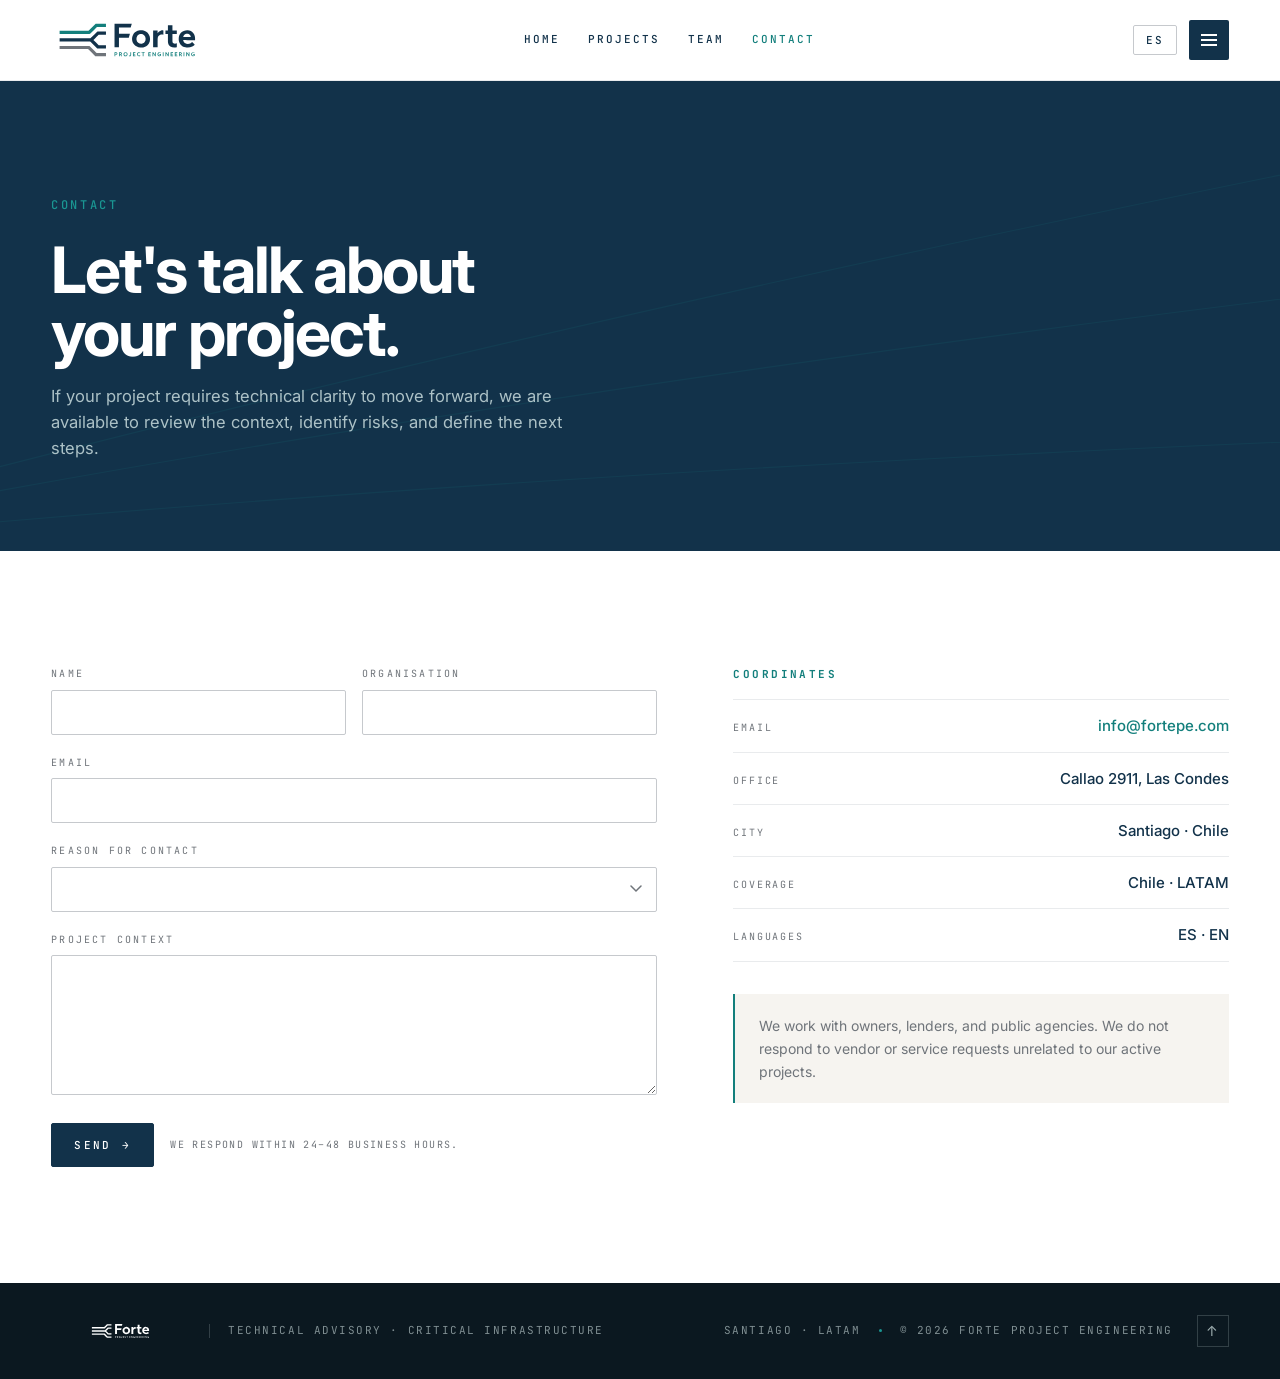
==== contact.html @ b905b5bc "Add files via upload" ====
<!doctype html>
<html lang="es">
<head>
<meta charset="utf-8" />
<meta name="viewport" content="width=device-width, initial-scale=1.0" />
<title>Contacto · Forte Project Engineering</title>
<meta name="description"
  content="Contacte a Forte Project Engineering para proyectos de infraestructura ferroviaria, energía e infraestructura crítica. Santiago, Chile." data-es="Contacte a Forte Project Engineering para proyectos de infraestructura ferroviaria, energía e infraestructura crítica. Santiago, Chile." data-en="Contact Forte Project Engineering for railway, energy, and critical infrastructure advisory. Santiago, Chile."
  data-es="Contacte a Forte Project Engineering para proyectos de infraestructura ferroviaria, energía e infraestructura crítica. Santiago, Chile."
  data-en="Contact Forte Project Engineering for railway, energy, and critical infrastructure projects. Santiago, Chile." />

<link rel="icon" type="image/svg+xml" href="forte-favicon.svg" />
<link rel="apple-touch-icon" href="forte-favicon.svg" />
<link rel="canonical" href="https://fortepe.com/contact.html" />

<meta property="og:type" content="website" />
<meta property="og:title" content="Contacto · Forte Project Engineering" />
<meta property="og:site_name" content="Forte Project Engineering" />
<meta property="og:image" content="https://fortepe.com/og-image.png" />
<meta property="og:image:width" content="1200" />
<meta property="og:image:height" content="630" />

<link rel="preconnect" href="https://fonts.googleapis.com">
<link rel="preconnect" href="https://fonts.gstatic.com" crossorigin>
<link href="https://fonts.googleapis.com/css2?family=Inter:wght@400;500;600;700&family=JetBrains+Mono:wght@400&display=swap&font-display=swap" rel="stylesheet">
<link rel="stylesheet" href="shared.css" />

<style>
  /* ─── Page header ─── */
  .page-header {
    background: var(--navy);
    color: #fff;
    padding: clamp(64px, 9vw, 120px) 0 clamp(56px, 7vw, 96px);
    position: relative;
    overflow: hidden;
  }
  .page-header-inner {
    max-width: var(--maxw);
    margin: 0 auto;
    padding: 0 var(--pad);
    position: relative;
    z-index: 2;
  }
  .page-header h1 {
    font-size: clamp(36px, 5vw, 72px);
    font-weight: 700;
    letter-spacing: -0.03em;
    line-height: 0.98;
    color: #fff;
    margin: 24px 0 0;
    max-width: 16ch;
  }
  .page-header .page-lede {
    color: rgba(224,241,240,0.75);
    font-size: clamp(16px, 1.3vw, 19px);
    max-width: 52ch;
    margin: 20px 0 0;
    line-height: 1.55;
  }
  .page-header-lines {
    position: absolute; inset: 0;
    pointer-events: none; opacity: 0.10; z-index: 1;
  }
  .page-header-lines svg { width: 100%; height: 100%; }

  /* ─── Contact layout ─── */
  .contact-layout {
    display: grid;
    grid-template-columns: 1.1fr 0.9fr;
    gap: clamp(48px, 6vw, 96px);
    align-items: start;
  }
  @media (max-width: 860px) {
    .contact-layout { grid-template-columns: 1fr; }
  }

  /* ─── Form ─── */
  .contact-form { display: flex; flex-direction: column; gap: 20px; }
  .form-group { display: flex; flex-direction: column; gap: 8px; }
  .form-group label {
    font-family: var(--mono);
    font-size: 10px;
    letter-spacing: 0.22em;
    text-transform: uppercase;
    color: var(--gray);
  }
  .form-group input,
  .form-group select,
  .form-group textarea {
    font-family: var(--sans);
    font-size: 15px;
    color: var(--navy);
    background: var(--white);
    border: 1px solid var(--gray-300);
    border-radius: 2px;
    padding: 12px 16px;
    transition: border-color 0.18s ease, box-shadow 0.18s ease;
    outline: none;
    width: 100%;
    appearance: none;
    -webkit-appearance: none;
  }
  .form-group input:focus,
  .form-group select:focus,
  .form-group textarea:focus {
    border-color: var(--teal);
    box-shadow: 0 0 0 3px rgba(19,127,124,0.1);
  }
  .form-group textarea { min-height: 140px; resize: vertical; line-height: 1.6; }
  .form-group select {
    background-image: url("data:image/svg+xml,%3Csvg xmlns='http://www.w3.org/2000/svg' width='12' height='8' viewBox='0 0 12 8'%3E%3Cpath d='M1 1l5 5 5-5' stroke='%236F747A' stroke-width='1.5' fill='none' stroke-linecap='round'/%3E%3C/svg%3E");
    background-repeat: no-repeat;
    background-position: right 14px center;
    padding-right: 36px;
    cursor: pointer;
  }
  .form-row {
    display: grid;
    grid-template-columns: 1fr 1fr;
    gap: 16px;
  }
  @media (max-width: 560px) { .form-row { grid-template-columns: 1fr; } }

  .form-submit {
    display: flex;
    align-items: center;
    gap: 16px;
    flex-wrap: wrap;
    margin-top: 8px;
  }
  .form-note {
    font-family: var(--mono);
    font-size: 10px;
    letter-spacing: 0.14em;
    text-transform: uppercase;
    color: var(--gray);
    line-height: 1.6;
  }
  /* Override btn for form submit */
  .btn-submit {
    background: var(--navy);
    color: #fff;
    border-color: var(--navy);
  }
  .btn-submit:hover { background: var(--navy-700); border-color: var(--navy-700); }

  /* ─── Info panel ─── */
  .contact-info { display: flex; flex-direction: column; gap: 32px; }
  .info-block h3 {
    font-family: var(--mono);
    font-size: 11px;
    letter-spacing: 0.22em;
    text-transform: uppercase;
    color: var(--teal);
    margin: 0 0 16px;
  }
  .info-row {
    display: flex;
    justify-content: space-between;
    align-items: baseline;
    padding: 14px 0;
    border-top: 1px solid var(--gray-100);
    gap: 12px;
  }
  .info-row:last-child { border-bottom: 1px solid var(--gray-100); }
  .info-row .k {
    font-family: var(--mono);
    font-size: 10px;
    letter-spacing: 0.18em;
    text-transform: uppercase;
    color: var(--gray);
    flex-shrink: 0;
  }
  .info-row .v {
    font-size: 15px;
    color: var(--navy);
    font-weight: 500;
    text-align: right;
  }
  .info-row .v a { color: var(--teal); }
  .info-row .v a:hover { color: var(--navy); }

  .response-note {
    background: var(--paper);
    border-left: 2px solid var(--teal);
    padding: 20px 24px;
  }
  .response-note p {
    font-size: 14px;
    color: var(--gray);
    margin: 0;
    line-height: 1.65;
  }
</style>
</head>

<body>

<!-- ════════ HEADER ════════ -->
<header class="site-header">
  <nav class="nav" aria-label="Main">
    <a class="nav-logo" href="index.html" aria-label="Forte Project Engineering">
      <img src="forte-primary.svg" alt="Forte Project Engineering" width="160" height="52" fetchpriority="high" />
    </a>
    <div class="nav-links" aria-label="Desktop navigation">
      <a href="index.html" data-page="index"><span class="es">Inicio</span><span class="en">Home</span></a>
      <a href="projects.html" data-page="projects"><span class="es">Proyectos</span><span class="en">Projects</span></a>
      <a href="team.html" data-page="team"><span class="es">Equipo</span><span class="en">Team</span></a>
      <a href="contact.html" data-page="contact"><span class="es">Contacto</span><span class="en">Contact</span></a>
    </div>
    <div class="nav-right">
      <button class="lang-toggle" id="langToggle" type="button" aria-label="Toggle language">
        <span class="es">EN</span><span class="en">ES</span>
      </button>
      <button class="menu-btn" id="menuBtn" type="button" aria-label="Open menu" aria-expanded="false">
        <span></span>
      </button>
    </div>
  </nav>
</header>

<!-- ════════ DRAWER NAV ════════ -->
<div class="drawer-overlay" id="drawerOverlay" aria-hidden="true"></div>
<nav class="drawer" id="drawer" aria-label="Site navigation">
  <div class="drawer-head">
    <img src="forte-reversed.svg" alt="Forte Project Engineering" width="120" height="40" />
    <button class="drawer-close" id="drawerClose" aria-label="Close menu">✕</button>
  </div>
  <div class="drawer-nav">
    <a href="index.html" data-page="index">
      <span><span class="es">Inicio</span><span class="en">Home</span></span>
      <span class="link-num">00</span>
    </a>
    <a href="index.html#about" data-page="index">
      <span><span class="es">Nosotros</span><span class="en">About</span></span>
      <span class="link-num">01</span>
    </a>
    <a href="index.html#approach" data-page="index">
      <span><span class="es">Enfoque</span><span class="en">Approach</span></span>
      <span class="link-num">02</span>
    </a>
    <a href="index.html#sectors" data-page="index">
      <span><span class="es">Sectores</span><span class="en">Sectors</span></span>
      <span class="link-num">03</span>
    </a>
    <a href="index.html#services" data-page="index">
      <span><span class="es">Intervención</span><span class="en">Services</span></span>
      <span class="link-num">04</span>
    </a>
    <div class="drawer-divider"></div>
    <a href="projects.html" data-page="projects">
      <span><span class="es">Proyectos</span><span class="en">Projects</span></span>
      <span class="link-num">→</span>
    </a>
    <a href="team.html" data-page="team">
      <span><span class="es">Equipo</span><span class="en">Team</span></span>
      <span class="link-num">→</span>
    </a>
    <a href="contact.html" data-page="contact">
      <span><span class="es">Contacto</span><span class="en">Contact</span></span>
      <span class="link-num">→</span>
    </a>
  </div>
  <div class="drawer-foot">
    <div class="df-label">Forte Project Engineering</div>
    <div class="df-val">
      Santiago · Chile<br/>
      <a href="mailto:info@fortepe.com">info@fortepe.com</a>
    </div>
  </div>
</nav>

<!-- ════════ PAGE HEADER ════════ -->
<section class="page-header">
  <div class="page-header-lines" aria-hidden="true">
    <svg viewBox="0 0 1600 500" preserveAspectRatio="xMaxYMid slice">
      <g stroke="#1A9692" stroke-width="1.2" fill="none">
        <path d="M-100 500 Q 700 280 1700 80" />
        <path d="M-100 500 Q 700 340 1700 220" />
        <path d="M-100 500 Q 700 420 1700 380" />
      </g>
    </svg>
  </div>
  <div class="page-header-inner">
    <p class="eyebrow on-navy"><span class="es">Contacto</span><span class="en">Contact</span></p>
    <h1>
      <span class="es">Hablemos de su proyecto.</span>
      <span class="en">Let's talk about your project.</span>
    </h1>
    <p class="page-lede">
      <span class="es">Si su proyecto requiere claridad técnica para avanzar, estamos disponibles para revisar el contexto, identificar riesgos y definir los próximos pasos.</span>
      <span class="en">If your project requires technical clarity to move forward, we are available to review the context, identify risks, and define the next steps.</span>
    </p>
  </div>
</section>

<!-- ════════ CONTACT ════════ -->
<section class="section">
  <div class="container">
    <div class="contact-layout">

      <!-- Form -->
      <!-- ─────────────────────────────────────────────────────
           FORM: paste your Formspree form ID on the line below.
           Get it free at formspree.io → New Form → copy the ID.
           Replace YOUR_FORM_ID with it. That's the only change needed.
           ───────────────────────────────────────────────────── -->
      <form class="contact-form" action="https://formspree.io/f/mgoqrnvn" method="POST" novalidate>
        <div class="form-row">
          <div class="form-group">
            <label for="name"><span class="es">Nombre</span><span class="en">Name</span></label>
            <input type="text" id="name" name="name" autocomplete="name" required
              placeholder="" />
          </div>
          <div class="form-group">
            <label for="org"><span class="es">Organización</span><span class="en">Organisation</span></label>
            <input type="text" id="org" name="organisation" autocomplete="organization" />
          </div>
        </div>

        <div class="form-group">
          <label for="email">Email</label>
          <input type="email" id="email" name="email" autocomplete="email" required />
        </div>

        <div class="form-group">
          <label for="sector"><span class="es">Motivo de contacto</span><span class="en">Reason for contact</span></label>
          <select id="sector" name="sector">
            <option value="" disabled selected></option>
            <option value="rail"><span class="es">Proyecto ferroviario</span><span class="en">Rail project</span></option>
            <option value="energy"><span class="es">Proyecto de energía</span><span class="en">Energy project</span></option>
            <option value="critical"><span class="es">Infraestructura crítica</span><span class="en">Critical infrastructure</span></option>
            <option value="profile"><span class="es">Solicitar dossier corporativo</span><span class="en">Request company dossier</span></option>
            <option value="other"><span class="es">Otro</span><span class="en">Other</span></option>
          </select>
          </select>
        </div>

        <div class="form-group">
          <label for="message"><span class="es">Contexto del proyecto</span><span class="en">Project context</span></label>
          <textarea id="message" name="message" required></textarea>
        </div>

        <div style="display:none" aria-hidden="true"><label>Do not fill this field<input type="text" name="_gotcha" tabindex="-1" autocomplete="off" /></label></div>
        <div class="form-submit">
          <button type="submit" class="btn btn-submit">
            <span class="es">Enviar</span><span class="en">Send</span>
            <span class="arrow">→</span>
          </button>
          <p class="form-note">
            <span class="es">Respondemos en 24–48 horas hábiles.</span>
            <span class="en">We respond within 24–48 business hours.</span>
          </p>
        </div>
      </form>

      <!-- Info panel -->
      <div class="contact-info">
        <div class="info-block">
          <h3><span class="es">Coordenadas</span><span class="en">Coordinates</span></h3>
          <div class="info-row">
            <span class="k">Email</span>
            <span class="v"><a href="mailto:info@fortepe.com">info@fortepe.com</a></span>
          </div>
          <div class="info-row">
            <span class="k"><span class="es">Oficina</span><span class="en">Office</span></span>
            <span class="v">Callao 2911, Las Condes</span>
          </div>
          <div class="info-row">
            <span class="k"><span class="es">Ciudad</span><span class="en">City</span></span>
            <span class="v">Santiago · Chile</span>
          </div>
          <div class="info-row">
            <span class="k"><span class="es">Cobertura</span><span class="en">Coverage</span></span>
            <span class="v">Chile · LATAM</span>
          </div>
          <div class="info-row">
            <span class="k"><span class="es">Idiomas</span><span class="en">Languages</span></span>
            <span class="v">ES · EN</span>
          </div>
        </div>

        <div class="response-note">
          <p>
            <span class="es">Trabajamos con owners, financistas y agencias públicas. No respondemos a solicitudes de proveedores o servicios no relacionados con nuestros proyectos activos.</span>
            <span class="en">We work with owners, lenders, and public agencies. We do not respond to vendor or service requests unrelated to our active projects.</span>
          </p>
        </div>
      </div>

    </div>
  </div>
</section>

<!-- ════════ FOOTER ════════ -->
<footer class="site-footer">
  <div class="footer-inner">
    <div class="foot-left">
      <img src="forte-reversed.svg" alt="Forte" width="140" height="46" loading="lazy" decoding="async" />
      <span class="sep"></span>
      <span><span class="es">Asesoría técnica · infraestructura crítica</span><span class="en">Technical advisory · critical infrastructure</span></span>
    </div>
    <div class="foot-right">
      <span>Santiago · LATAM</span>
      <span class="sep dot"></span>
      <span>© <span id="year"></span> Forte Project Engineering</span>
      <a class="to-top" href="#" aria-label="Back to top">↑</a>
    </div>
  </div>
</footer>

<script defer src="shared.js"></script>
</body>
</html>
---- shared.css ----
/* ═══════════════════════════════════════════════════════
   Forte Project Engineering · shared.css
   Brand tokens + components shared across all pages
   ═══════════════════════════════════════════════════════ */

/* ─── Brand tokens ─── */
:root {
  --navy:     #12324A;
  --navy-700: #0D2538;
  --navy-50:  #E8EDF1;
  --teal:     #137F7C;
  --teal-500: #1A9692;
  --teal-50:  #E0F1F0;
  --gray:     #6F747A;
  --gray-300: #C6C9CD;
  --gray-100: #E9EBED;
  --paper:    #F6F4F0;
  --bone:     #F2EFE9;
  --white:    #FFFFFF;
  --ink:      #0B1820;

  --sans: 'Inter', 'Calibri', 'Helvetica Neue', Arial, sans-serif;
  --mono: 'JetBrains Mono', 'Consolas', 'Menlo', monospace;

  --maxw:     1280px;
  --pad:      clamp(20px, 4vw, 56px);
  --header-h: 76px;
}

*, *::before, *::after { box-sizing: border-box; }
html { scroll-behavior: smooth; }
body {
  margin: 0;
  font-family: var(--sans);
  color: var(--navy);
  background: var(--white);
  line-height: 1.55;
  font-size: 16px;
  -webkit-font-smoothing: antialiased;
  text-rendering: optimizeLegibility;
}
img { max-width: 100%; display: block; }
a { color: inherit; text-decoration: none; }
::selection { background: var(--teal); color: #fff; }

/* ─── Language switching ─── */
html[lang="es"] .en { display: none !important; }
html[lang="en"] .es { display: none !important; }

/* ─── Typography ─── */
.eyebrow {
  font-family: var(--mono);
  font-size: 12px;
  font-weight: 500;
  letter-spacing: 0.22em;
  text-transform: uppercase;
  color: var(--teal);
  margin: 0;
}
.eyebrow.on-navy { color: var(--teal-500); }
.eyebrow .num { color: var(--gray); margin-right: 10px; }
.eyebrow.on-navy .num { color: rgba(224, 241, 240, 0.55); }

.label-mono {
  font-family: var(--mono);
  font-size: 11px;
  font-weight: 500;
  letter-spacing: 0.18em;
  text-transform: uppercase;
  color: var(--gray);
}

h1, h2, h3, h4 {
  font-family: var(--sans);
  color: var(--navy);
  margin: 0;
  text-wrap: balance;
}
h2.section-title {
  font-size: clamp(34px, 4.6vw, 64px);
  line-height: 1.02;
  font-weight: 700;
  letter-spacing: -0.025em;
}
h3.subtitle {
  font-size: clamp(20px, 1.8vw, 26px);
  line-height: 1.2;
  font-weight: 600;
  letter-spacing: -0.012em;
}
.lede {
  font-size: clamp(18px, 1.4vw, 22px);
  line-height: 1.5;
  font-weight: 400;
  color: var(--navy);
  max-width: 56ch;
  margin: 0;
}
.body-copy {
  color: var(--gray);
  font-size: 16px;
  line-height: 1.65;
  max-width: 62ch;
  margin: 0;
}
.body-copy + .body-copy { margin-top: 14px; }
.rule {
  width: 64px; height: 2px; background: var(--teal);
  border: 0; display: block;
}
.rule.gray { background: var(--gray-300); }

/* ─── Layout helpers ─── */
.container { max-width: var(--maxw); margin: 0 auto; padding-left: var(--pad); padding-right: var(--pad); }
.section { padding: clamp(72px, 9vw, 120px) 0; }
.section.tight { padding: clamp(56px, 6vw, 80px) 0; }
.section.paper { background: var(--paper); }
.section.bone  { background: var(--bone); }
.section.navy  { background: var(--navy); color: #fff; }
.section.navy h2.section-title,
.section.navy h3.subtitle,
.section.navy h4 { color: #fff; }
.section.navy .body-copy { color: rgba(224, 241, 240, 0.75); }
.section.navy .lede { color: #fff; }

/* ─── Section header pattern ─── */
.sec-head {
  display: grid;
  grid-template-columns: 160px 1fr;
  gap: clamp(16px, 3vw, 40px);
  align-items: start;
  margin-bottom: clamp(40px, 5vw, 64px);
}
.sec-head .eyebrow { padding-top: 6px; }
.sec-head h2 { margin: 0 0 16px; }
@media (max-width: 720px) {
  .sec-head { grid-template-columns: 1fr; gap: 16px; }
}

/* ─── Anchor offset for sticky header ─── */
.anchor { scroll-margin-top: calc(var(--header-h) + 16px); }

/* ─── Accent helpers ─── */
.accent-bar {
  display: inline-block;
  width: 48px; height: 2px;
  background: var(--teal);
  vertical-align: middle;
  margin-right: 14px;
}

/* ─── Buttons ─── */
.btn {
  display: inline-flex;
  align-items: center;
  gap: 10px;
  padding: 14px 22px;
  font-family: var(--mono);
  font-size: 11px;
  letter-spacing: 0.22em;
  text-transform: uppercase;
  font-weight: 500;
  border-radius: 2px;
  transition: all 0.18s ease;
  border: 1px solid transparent;
  cursor: pointer;
}
.btn-primary { background: var(--teal); color: #fff; border-color: var(--teal); }
.btn-primary:hover { background: var(--teal-500); border-color: var(--teal-500); }
.btn-ghost { background: transparent; color: #fff; border-color: rgba(255,255,255,0.25); }
.btn-ghost:hover { border-color: var(--teal-500); color: var(--teal-500); }
.btn-outline { background: transparent; color: var(--navy); border-color: var(--gray-300); }
.btn-outline:hover { border-color: var(--navy); }
.btn .arrow { display: inline-block; transition: transform 0.18s ease; }
.btn:hover .arrow { transform: translateX(3px); }


/* ══════════════════════════════════════════════════════
   HEADER
   ══════════════════════════════════════════════════════ */
header.site-header {
  position: sticky;
  top: 0;
  z-index: 100;
  background: rgba(255,255,255,0.95);
  backdrop-filter: saturate(140%) blur(10px);
  -webkit-backdrop-filter: saturate(140%) blur(10px);
  border-bottom: 1px solid var(--gray-100);
}
.nav {
  max-width: var(--maxw);
  margin: 0 auto;
  padding: 14px var(--pad);
  display: flex;
  align-items: center;
  justify-content: space-between;
  gap: 24px;
}
.nav-logo { display: flex; align-items: center; }
.nav-logo img { height: 52px; width: auto; }

.nav-right {
  display: flex;
  align-items: center;
  gap: 12px;
}
/* ─── Desktop nav links (≥ 960px) ─── */
.nav-links {
  display: none;
  align-items: center;
  gap: 0;
}
.nav-links a {
  font-family: var(--mono);
  font-size: 11px;
  font-weight: 500;
  letter-spacing: 0.18em;
  text-transform: uppercase;
  color: var(--navy);
  padding: 8px 14px;
  border-radius: 2px;
  transition: color 0.18s ease, background 0.18s ease;
}
.nav-links a:hover { color: var(--teal); }
.nav-links a.active { color: var(--teal); }
@media (min-width: 960px) {
  .nav-links { display: flex; }
}


/* Language toggle */
.lang-toggle {
  background: transparent;
  border: 1px solid var(--gray-300);
  color: var(--navy);
  font-family: var(--mono);
  font-size: 11px;
  font-weight: 500;
  letter-spacing: 0.18em;
  padding: 7px 12px;
  border-radius: 2px;
  cursor: pointer;
  transition: all 0.18s ease;
}
.lang-toggle:hover { background: var(--navy); color: #fff; border-color: var(--navy); }

/* Hamburger — visible on ALL screen sizes */
.menu-btn {
  display: inline-flex;
  align-items: center;
  justify-content: center;
  width: 40px; height: 40px;
  background: var(--navy);
  border: none;
  border-radius: 2px;
  cursor: pointer;
  padding: 0;
  flex-shrink: 0;
  transition: background 0.18s ease;
}
.menu-btn:hover { background: var(--navy-700); }
.menu-btn span {
  display: block;
  width: 16px; height: 1.5px;
  background: #fff;
  position: relative;
  transition: background 0.18s ease;
}
.menu-btn span::before,
.menu-btn span::after {
  content: "";
  position: absolute;
  left: 0; width: 16px; height: 1.5px;
  background: #fff;
  transition: transform 0.22s ease, top 0.22s ease;
}
.menu-btn span::before { top: -5px; }
.menu-btn span::after  { top: 5px; }
.menu-btn[aria-expanded="true"] span { background: transparent; }
.menu-btn[aria-expanded="true"] span::before { top: 0; transform: rotate(45deg); }
.menu-btn[aria-expanded="true"] span::after  { top: 0; transform: rotate(-45deg); }


/* ══════════════════════════════════════════════════════
   SIDEBAR DRAWER NAV
   ══════════════════════════════════════════════════════ */

/* Overlay backdrop */
.drawer-overlay {
  position: fixed;
  inset: 0;
  background: rgba(11, 24, 32, 0.55);
  z-index: 200;
  opacity: 0;
  pointer-events: none;
  transition: opacity 0.3s ease;
}
.drawer-overlay.is-open {
  opacity: 1;
  pointer-events: all;
}

/* Drawer panel — slides in from right */
.drawer {
  position: fixed;
  top: 0; right: 0; bottom: 0;
  width: min(360px, 88vw);
  background: var(--navy);
  z-index: 210;
  display: flex;
  flex-direction: column;
  transform: translateX(100%);
  transition: transform 0.32s cubic-bezier(0.4, 0, 0.2, 1);
  overflow-y: auto;
}
.drawer.is-open {
  transform: translateX(0);
}

/* Drawer header */
.drawer-head {
  display: flex;
  align-items: center;
  justify-content: space-between;
  padding: 18px 28px;
  border-bottom: 1px solid rgba(255,255,255,0.08);
  flex-shrink: 0;
}
.drawer-head img { height: 36px; width: auto; }
.drawer-close {
  display: flex;
  align-items: center;
  justify-content: center;
  width: 36px; height: 36px;
  background: rgba(255,255,255,0.06);
  border: 1px solid rgba(255,255,255,0.12);
  border-radius: 2px;
  cursor: pointer;
  color: rgba(224,241,240,0.8);
  font-size: 18px;
  line-height: 1;
  transition: all 0.18s ease;
  flex-shrink: 0;
}
.drawer-close:hover {
  background: rgba(255,255,255,0.12);
  color: #fff;
}

/* Nav links inside drawer */
.drawer-nav {
  flex: 1;
  padding: 12px 0;
}
.drawer-nav a {
  display: flex;
  align-items: baseline;
  justify-content: space-between;
  padding: 18px 28px;
  font-family: var(--mono);
  font-size: 11px;
  letter-spacing: 0.22em;
  text-transform: uppercase;
  color: rgba(224,241,240,0.7);
  border-bottom: 1px solid rgba(255,255,255,0.06);
  transition: color 0.18s ease, background 0.18s ease;
  gap: 16px;
}
.drawer-nav a:last-child { border-bottom: 0; }
.drawer-nav a:hover {
  color: #fff;
  background: rgba(255,255,255,0.04);
}
.drawer-nav a.active {
  color: var(--teal-500);
}
.drawer-nav a .link-num {
  font-size: 10px;
  color: rgba(224,241,240,0.28);
  letter-spacing: 0.18em;
  flex-shrink: 0;
}
.drawer-nav a:hover .link-num {
  color: rgba(224,241,240,0.5);
}

/* Section divider inside drawer */
.drawer-divider {
  height: 1px;
  background: rgba(255,255,255,0.08);
  margin: 8px 28px;
}

/* Drawer footer — coordinates/meta */
.drawer-foot {
  padding: 20px 28px 28px;
  border-top: 1px solid rgba(255,255,255,0.08);
  flex-shrink: 0;
}
.drawer-foot .df-label {
  font-family: var(--mono);
  font-size: 10px;
  letter-spacing: 0.22em;
  text-transform: uppercase;
  color: rgba(224,241,240,0.3);
  margin-bottom: 10px;
}
.drawer-foot .df-val {
  font-family: var(--mono);
  font-size: 11px;
  letter-spacing: 0.14em;
  color: rgba(224,241,240,0.55);
  line-height: 1.7;
}
.drawer-foot .df-val a {
  color: var(--teal-500);
  transition: color 0.18s;
}
.drawer-foot .df-val a:hover { color: #fff; }


/* ══════════════════════════════════════════════════════
   FOOTER
   ══════════════════════════════════════════════════════ */
footer.site-footer {
  background: var(--ink);
  color: rgba(224, 241, 240, 0.55);
  padding: 32px var(--pad);
  font-family: var(--mono);
  font-size: 11px;
  letter-spacing: 0.14em;
  text-transform: uppercase;
}
.footer-inner {
  max-width: var(--maxw);
  margin: 0 auto;
  display: flex;
  justify-content: space-between;
  align-items: center;
  gap: 24px;
  flex-wrap: wrap;
}
.foot-left, .foot-right {
  display: flex;
  align-items: center;
  gap: 18px;
  flex-wrap: wrap;
}
.foot-left img { height: 22px; }
.footer-inner .sep {
  width: 1px; height: 14px;
  background: rgba(224, 241, 240, 0.18);
  display: inline-block;
}
.footer-inner .sep.dot {
  width: 3px; height: 3px;
  background: var(--teal-500);
  border-radius: 50%;
}
.to-top {
  display: inline-flex;
  align-items: center;
  justify-content: center;
  width: 32px; height: 32px;
  border: 1px solid rgba(224,241,240,0.18);
  color: rgba(224,241,240,0.7);
  font-family: var(--sans);
  font-size: 14px;
  transition: all 0.18s ease;
  margin-left: 6px;
}
.to-top:hover { border-color: var(--teal-500); color: var(--teal-500); }
@media (max-width: 640px) {
  .footer-inner { flex-direction: column; align-items: flex-start; gap: 16px; }
}
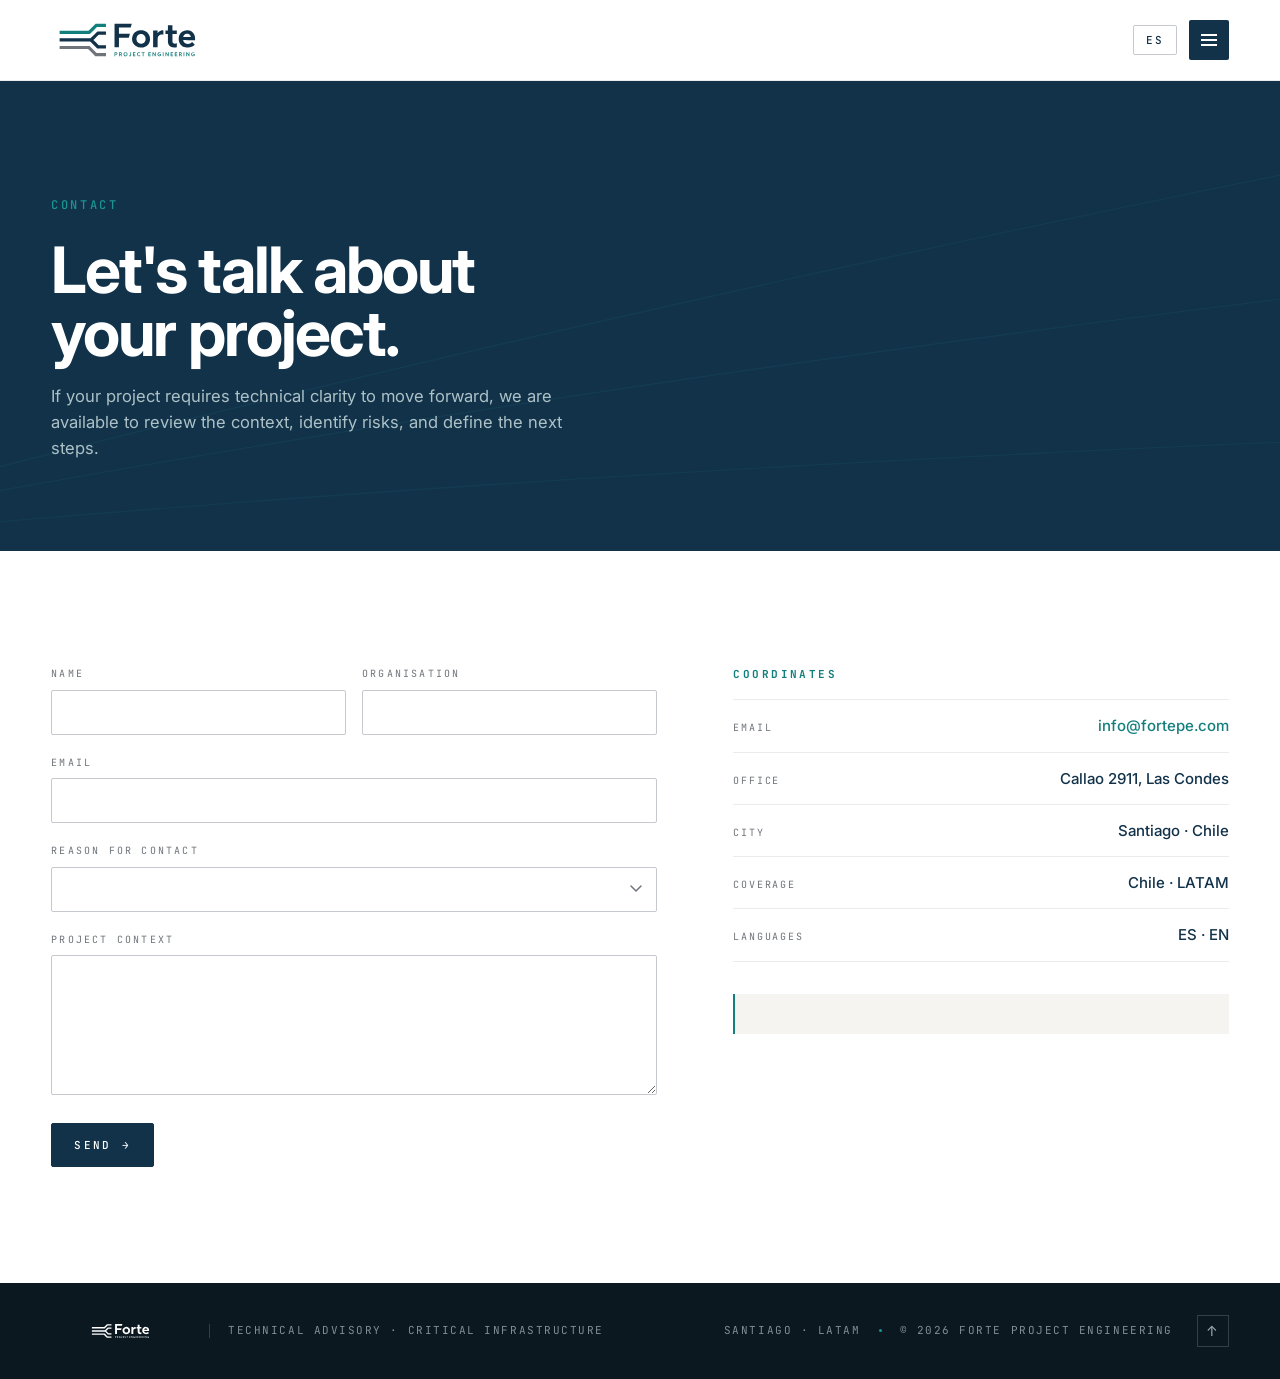
==== commit 5525990d: "Add files via upload" ====
--- a/contact.html
+++ b/contact.html
@@ -202,12 +202,6 @@
     <a class="nav-logo" href="index.html" aria-label="Forte Project Engineering">
       <img src="forte-primary.svg" alt="Forte Project Engineering" width="160" height="52" fetchpriority="high" />
     </a>
-    <div class="nav-links" aria-label="Desktop navigation">
-      <a href="index.html" data-page="index"><span class="es">Inicio</span><span class="en">Home</span></a>
-      <a href="projects.html" data-page="projects"><span class="es">Proyectos</span><span class="en">Projects</span></a>
-      <a href="team.html" data-page="team"><span class="es">Equipo</span><span class="en">Team</span></a>
-      <a href="contact.html" data-page="contact"><span class="es">Contacto</span><span class="en">Contact</span></a>
-    </div>
     <div class="nav-right">
       <button class="lang-toggle" id="langToggle" type="button" aria-label="Toggle language">
         <span class="es">EN</span><span class="en">ES</span>
@@ -226,42 +220,25 @@
     <img src="forte-reversed.svg" alt="Forte Project Engineering" width="120" height="40" />
     <button class="drawer-close" id="drawerClose" aria-label="Close menu">✕</button>
   </div>
-  <div class="drawer-nav">
+    <div class="drawer-nav">
     <a href="index.html" data-page="index">
       <span><span class="es">Inicio</span><span class="en">Home</span></span>
-      <span class="link-num">00</span>
-    </a>
-    <a href="index.html#about" data-page="index">
-      <span><span class="es">Nosotros</span><span class="en">About</span></span>
       <span class="link-num">01</span>
     </a>
-    <a href="index.html#approach" data-page="index">
-      <span><span class="es">Enfoque</span><span class="en">Approach</span></span>
-      <span class="link-num">02</span>
-    </a>
-    <a href="index.html#sectors" data-page="index">
-      <span><span class="es">Sectores</span><span class="en">Sectors</span></span>
-      <span class="link-num">03</span>
-    </a>
-    <a href="index.html#services" data-page="index">
-      <span><span class="es">Intervención</span><span class="en">Services</span></span>
-      <span class="link-num">04</span>
-    </a>
-    <div class="drawer-divider"></div>
     <a href="projects.html" data-page="projects">
       <span><span class="es">Proyectos</span><span class="en">Projects</span></span>
-      <span class="link-num">→</span>
+      <span class="link-num">02</span>
     </a>
     <a href="team.html" data-page="team">
       <span><span class="es">Equipo</span><span class="en">Team</span></span>
-      <span class="link-num">→</span>
+      <span class="link-num">03</span>
     </a>
     <a href="contact.html" data-page="contact">
       <span><span class="es">Contacto</span><span class="en">Contact</span></span>
-      <span class="link-num">→</span>
-    </a>
-  </div>
-  <div class="drawer-foot">
+      <span class="link-num">04</span>
+    </a>
+  </div>
+<div class="drawer-foot">
     <div class="df-label">Forte Project Engineering</div>
     <div class="df-val">
       Santiago · Chile<br/>
@@ -349,8 +326,7 @@
           </button>
           <p class="form-note">
             <span class="es">Respondemos en 24–48 horas hábiles.</span>
-            <span class="en">We respond within 24–48 business hours.</span>
-          </p>
+            </p>
         </div>
       </form>
 
@@ -383,8 +359,7 @@
         <div class="response-note">
           <p>
             <span class="es">Trabajamos con owners, financistas y agencias públicas. No respondemos a solicitudes de proveedores o servicios no relacionados con nuestros proyectos activos.</span>
-            <span class="en">We work with owners, lenders, and public agencies. We do not respond to vendor or service requests unrelated to our active projects.</span>
-          </p>
+            </p>
         </div>
       </div>
 
--- a/shared.css
+++ b/shared.css
@@ -204,28 +204,7 @@
   align-items: center;
   gap: 12px;
 }
-/* ─── Desktop nav links (≥ 960px) ─── */
-.nav-links {
-  display: none;
-  align-items: center;
-  gap: 0;
-}
-.nav-links a {
-  font-family: var(--mono);
-  font-size: 11px;
-  font-weight: 500;
-  letter-spacing: 0.18em;
-  text-transform: uppercase;
-  color: var(--navy);
-  padding: 8px 14px;
-  border-radius: 2px;
-  transition: color 0.18s ease, background 0.18s ease;
-}
-.nav-links a:hover { color: var(--teal); }
-.nav-links a.active { color: var(--teal); }
-@media (min-width: 960px) {
-  .nav-links { display: flex; }
-}
+
 
 
 /* Language toggle */
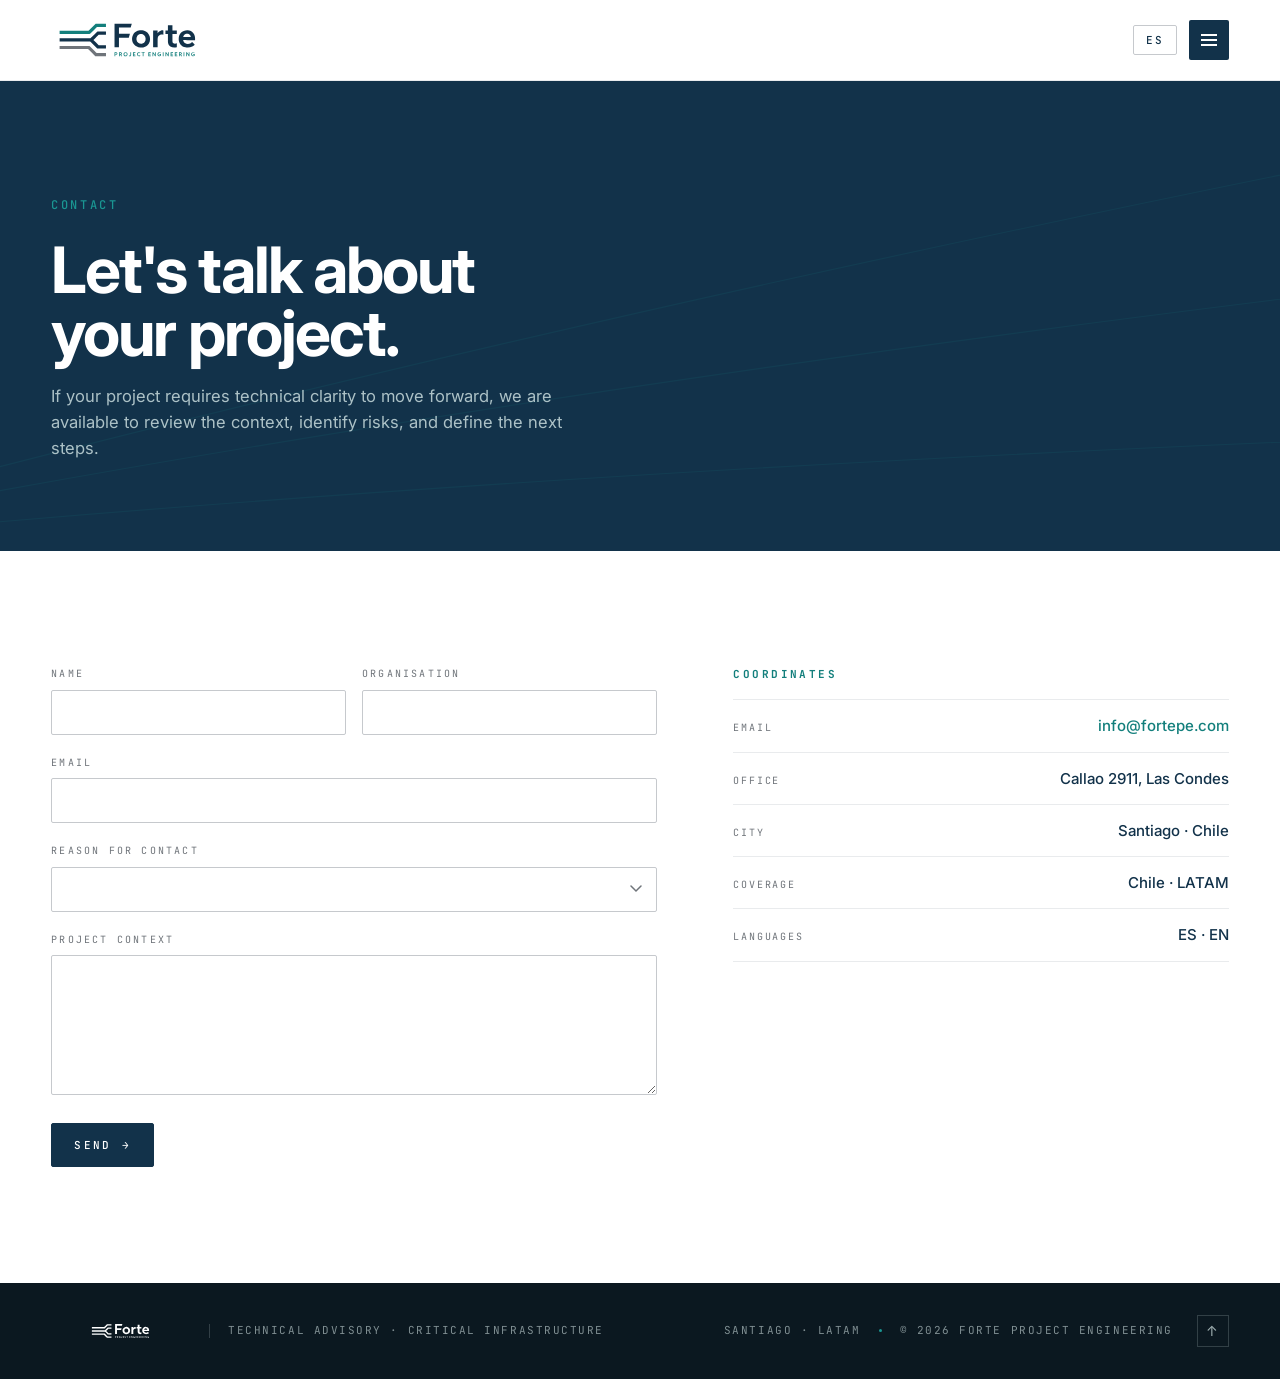
==== commit 2aec3086: "Add files via upload" ====
--- a/contact.html
+++ b/contact.html
@@ -324,9 +324,7 @@
             <span class="es">Enviar</span><span class="en">Send</span>
             <span class="arrow">→</span>
           </button>
-          <p class="form-note">
-            <span class="es">Respondemos en 24–48 horas hábiles.</span>
-            </p>
+          
         </div>
       </form>
 
@@ -356,11 +354,7 @@
           </div>
         </div>
 
-        <div class="response-note">
-          <p>
-            <span class="es">Trabajamos con owners, financistas y agencias públicas. No respondemos a solicitudes de proveedores o servicios no relacionados con nuestros proyectos activos.</span>
-            </p>
-        </div>
+
       </div>
 
     </div>
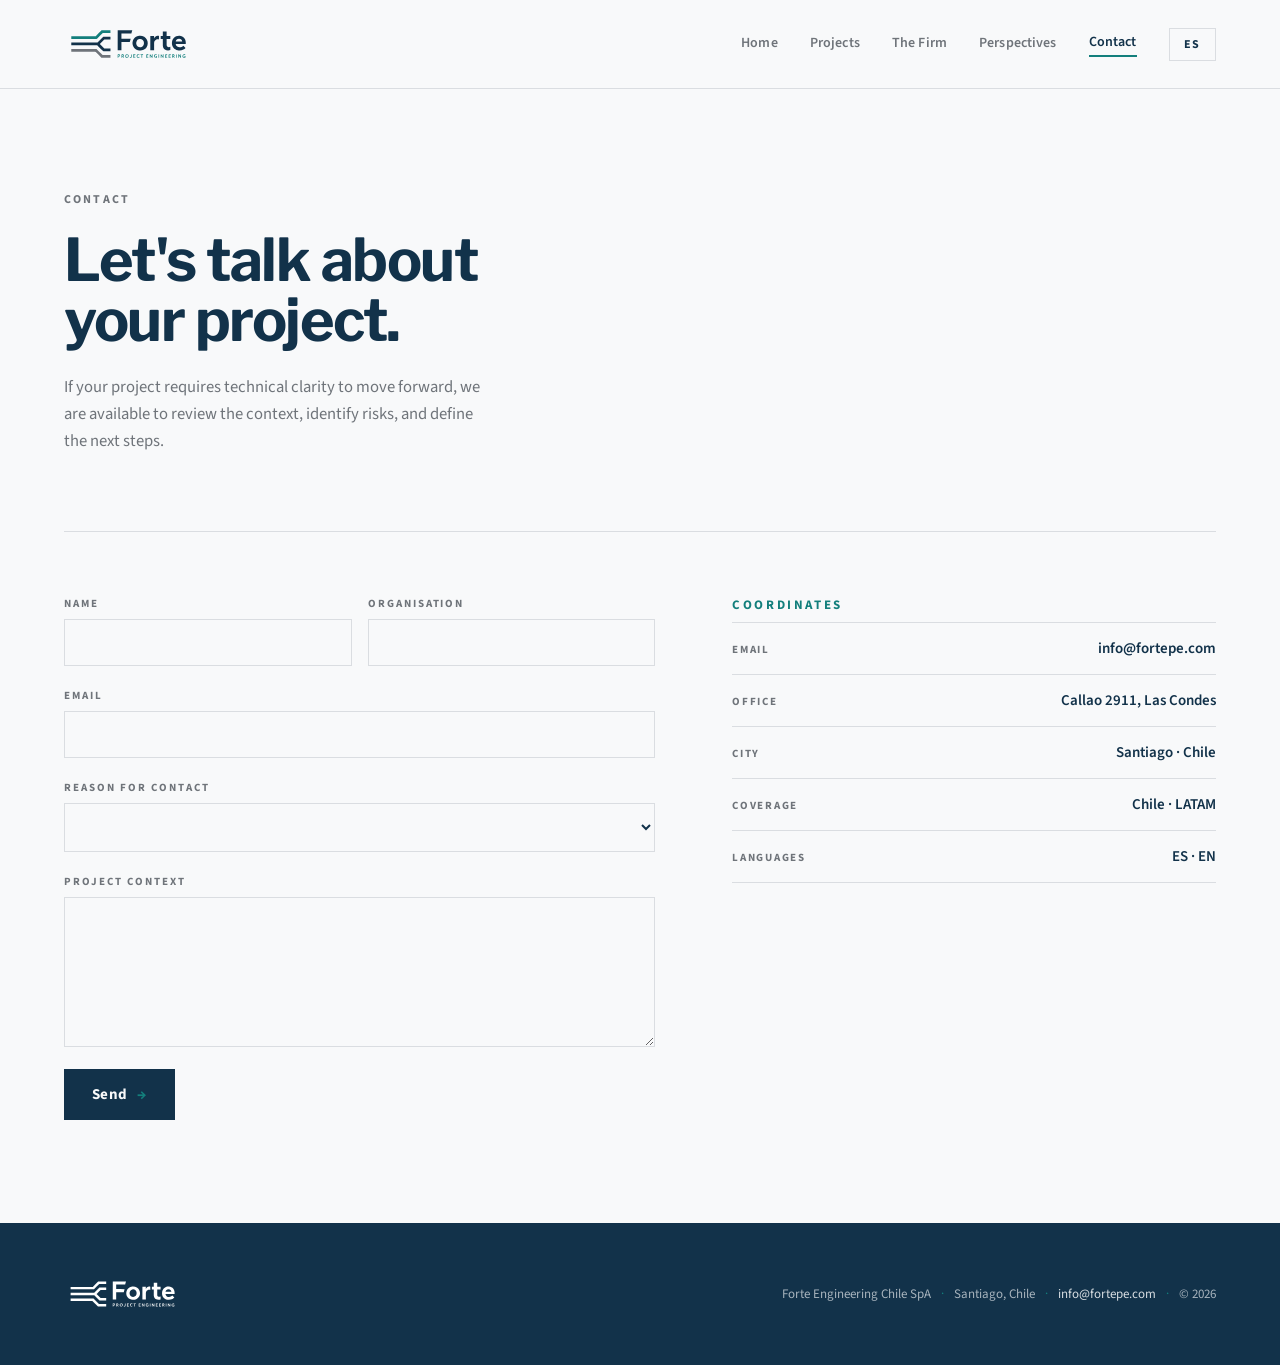
==== commit bb919ef8: "Rediseño 2026 + Perspectivas" ====
--- a/contact.html
+++ b/contact.html
@@ -1,383 +1,138 @@
 <!doctype html>
 <html lang="es">
 <head>
-<meta charset="utf-8" />
-<meta name="viewport" content="width=device-width, initial-scale=1.0" />
+<meta charset="utf-8">
+<meta name="viewport" content="width=device-width, initial-scale=1.0">
 <title>Contacto · Forte Project Engineering</title>
-<meta name="description"
-  content="Contacte a Forte Project Engineering para proyectos de infraestructura ferroviaria, energía e infraestructura crítica. Santiago, Chile." data-es="Contacte a Forte Project Engineering para proyectos de infraestructura ferroviaria, energía e infraestructura crítica. Santiago, Chile." data-en="Contact Forte Project Engineering for railway, energy, and critical infrastructure advisory. Santiago, Chile."
-  data-es="Contacte a Forte Project Engineering para proyectos de infraestructura ferroviaria, energía e infraestructura crítica. Santiago, Chile."
-  data-en="Contact Forte Project Engineering for railway, energy, and critical infrastructure projects. Santiago, Chile." />
-
-<link rel="icon" type="image/svg+xml" href="forte-favicon.svg" />
-<link rel="apple-touch-icon" href="forte-favicon.svg" />
-<link rel="canonical" href="https://fortepe.com/contact.html" />
-
-<meta property="og:type" content="website" />
-<meta property="og:title" content="Contacto · Forte Project Engineering" />
-<meta property="og:site_name" content="Forte Project Engineering" />
-<meta property="og:image" content="https://fortepe.com/og-image.png" />
-<meta property="og:image:width" content="1200" />
-<meta property="og:image:height" content="630" />
-
+<meta name="description" content="Hablemos de su proyecto. Forte PE · Santiago, Chile · info@fortepe.com"
+  data-es="Hablemos de su proyecto. Forte PE · Santiago, Chile · info@fortepe.com"
+  data-en="Let's talk about your project. Forte PE · Santiago, Chile · info@fortepe.com">
+<link rel="icon" type="image/svg+xml" href="forte-favicon.svg">
+<link rel="apple-touch-icon" href="forte-favicon.svg">
+<link rel="canonical" href="https://fortepe.com/contact.html">
+<link rel="stylesheet" href="shared.css">
+<meta property="og:type" content="website">
+<meta property="og:title" content="Contacto · Forte Project Engineering">
+<meta property="og:description" content="Hablemos de su proyecto. Forte PE · Santiago, Chile · info@fortepe.com">
+<meta property="og:image" content="https://fortepe.com/og-image.png">
+<meta property="og:image:width" content="1200">
+<meta property="og:image:height" content="630">
+<meta property="og:locale" content="es_CL">
+<meta property="og:locale:alternate" content="en_GB">
+<meta property="og:site_name" content="Forte Project Engineering">
 <link rel="preconnect" href="https://fonts.googleapis.com">
 <link rel="preconnect" href="https://fonts.gstatic.com" crossorigin>
-<link href="https://fonts.googleapis.com/css2?family=Inter:wght@400;500;600;700&family=JetBrains+Mono:wght@400&display=swap&font-display=swap" rel="stylesheet">
-<link rel="stylesheet" href="shared.css" />
+<link href="https://fonts.googleapis.com/css2?family=Libre+Franklin:wght@700&family=Source+Sans+3:wght@400;600;700&display=swap" rel="stylesheet">
+</head>
+<body>
+<div style="background: #F8F9FA; min-width: 320px;">
 
-<style>
-  /* ─── Page header ─── */
-  .page-header {
-    background: var(--navy);
-    color: #fff;
-    padding: clamp(64px, 9vw, 120px) 0 clamp(56px, 7vw, 96px);
-    position: relative;
-    overflow: hidden;
-  }
-  .page-header-inner {
-    max-width: var(--maxw);
-    margin: 0 auto;
-    padding: 0 var(--pad);
-    position: relative;
-    z-index: 2;
-  }
-  .page-header h1 {
-    font-size: clamp(36px, 5vw, 72px);
-    font-weight: 700;
-    letter-spacing: -0.03em;
-    line-height: 0.98;
-    color: #fff;
-    margin: 24px 0 0;
-    max-width: 16ch;
-  }
-  .page-header .page-lede {
-    color: rgba(224,241,240,0.75);
-    font-size: clamp(16px, 1.3vw, 19px);
-    max-width: 52ch;
-    margin: 20px 0 0;
-    line-height: 1.55;
-  }
-  .page-header-lines {
-    position: absolute; inset: 0;
-    pointer-events: none; opacity: 0.10; z-index: 1;
-  }
-  .page-header-lines svg { width: 100%; height: 100%; }
+  <header style="display: flex; align-items: center; justify-content: space-between; gap: 32px; padding: 22px clamp(24px, 5vw, 72px); border-bottom: 1px solid #DADDE1; background: #F8F9FA; position: sticky; top: 0; z-index: 10;" data-screen-label="Header">
+    <a href="index.html" aria-label="Forte Project Engineering"><img src="forte-primary.svg" alt="Forte Project Engineering" style="height: 44px; width: auto; display: block;"></a>
+    <nav class="site-nav" aria-label="Main" style="display: flex; align-items: center; gap: clamp(18px, 2.5vw, 36px); font-size: 14px; font-weight: 600; letter-spacing: 0.01em;">
+      <a href="index.html" style="color: #6F747A; padding-bottom: 3px;" class="hv-ink"><span class="es">Inicio</span><span class="en">Home</span></a>
+      <a href="projects.html" style="color: #6F747A; padding-bottom: 3px;" class="hv-ink"><span class="es">Proyectos</span><span class="en">Projects</span></a>
+      <a href="team.html" style="color: #6F747A; padding-bottom: 3px;" class="hv-ink"><span class="es">Firma</span><span class="en">The Firm</span></a>
+      <a href="perspectivas.html" style="color: #6F747A; padding-bottom: 3px;" class="hv-ink"><span class="es">Perspectivas</span><span class="en">Perspectives</span></a>
+      <a href="contact.html" style="color: #12324A; border-bottom: 2px solid #137F7C; padding-bottom: 3px;"><span class="es">Contacto</span><span class="en">Contact</span></a>
+      <button id="langToggle" type="button" aria-label="Toggle language" class="lang-btn" style="font-family: 'Source Sans 3', sans-serif; font-size: 12px; font-weight: 700; letter-spacing: 0.14em; color: #12324A; background: none; border: 1px solid #DADDE1; padding: 7px 14px; cursor: pointer;"><span class="es">EN</span><span class="en">ES</span></button>
+    </nav>
+  </header>
 
-  /* ─── Contact layout ─── */
-  .contact-layout {
-    display: grid;
-    grid-template-columns: 1.1fr 0.9fr;
-    gap: clamp(48px, 6vw, 96px);
-    align-items: start;
-  }
-  @media (max-width: 860px) {
-    .contact-layout { grid-template-columns: 1fr; }
-  }
-
-  /* ─── Form ─── */
-  .contact-form { display: flex; flex-direction: column; gap: 20px; }
-  .form-group { display: flex; flex-direction: column; gap: 8px; }
-  .form-group label {
-    font-family: var(--mono);
-    font-size: 10px;
-    letter-spacing: 0.22em;
-    text-transform: uppercase;
-    color: var(--gray);
-  }
-  .form-group input,
-  .form-group select,
-  .form-group textarea {
-    font-family: var(--sans);
-    font-size: 15px;
-    color: var(--navy);
-    background: var(--white);
-    border: 1px solid var(--gray-300);
-    border-radius: 2px;
-    padding: 12px 16px;
-    transition: border-color 0.18s ease, box-shadow 0.18s ease;
-    outline: none;
-    width: 100%;
-    appearance: none;
-    -webkit-appearance: none;
-  }
-  .form-group input:focus,
-  .form-group select:focus,
-  .form-group textarea:focus {
-    border-color: var(--teal);
-    box-shadow: 0 0 0 3px rgba(19,127,124,0.1);
-  }
-  .form-group textarea { min-height: 140px; resize: vertical; line-height: 1.6; }
-  .form-group select {
-    background-image: url("data:image/svg+xml,%3Csvg xmlns='http://www.w3.org/2000/svg' width='12' height='8' viewBox='0 0 12 8'%3E%3Cpath d='M1 1l5 5 5-5' stroke='%236F747A' stroke-width='1.5' fill='none' stroke-linecap='round'/%3E%3C/svg%3E");
-    background-repeat: no-repeat;
-    background-position: right 14px center;
-    padding-right: 36px;
-    cursor: pointer;
-  }
-  .form-row {
-    display: grid;
-    grid-template-columns: 1fr 1fr;
-    gap: 16px;
-  }
-  @media (max-width: 560px) { .form-row { grid-template-columns: 1fr; } }
-
-  .form-submit {
-    display: flex;
-    align-items: center;
-    gap: 16px;
-    flex-wrap: wrap;
-    margin-top: 8px;
-  }
-  .form-note {
-    font-family: var(--mono);
-    font-size: 10px;
-    letter-spacing: 0.14em;
-    text-transform: uppercase;
-    color: var(--gray);
-    line-height: 1.6;
-  }
-  /* Override btn for form submit */
-  .btn-submit {
-    background: var(--navy);
-    color: #fff;
-    border-color: var(--navy);
-  }
-  .btn-submit:hover { background: var(--navy-700); border-color: var(--navy-700); }
-
-  /* ─── Info panel ─── */
-  .contact-info { display: flex; flex-direction: column; gap: 32px; }
-  .info-block h3 {
-    font-family: var(--mono);
-    font-size: 11px;
-    letter-spacing: 0.22em;
-    text-transform: uppercase;
-    color: var(--teal);
-    margin: 0 0 16px;
-  }
-  .info-row {
-    display: flex;
-    justify-content: space-between;
-    align-items: baseline;
-    padding: 14px 0;
-    border-top: 1px solid var(--gray-100);
-    gap: 12px;
-  }
-  .info-row:last-child { border-bottom: 1px solid var(--gray-100); }
-  .info-row .k {
-    font-family: var(--mono);
-    font-size: 10px;
-    letter-spacing: 0.18em;
-    text-transform: uppercase;
-    color: var(--gray);
-    flex-shrink: 0;
-  }
-  .info-row .v {
-    font-size: 15px;
-    color: var(--navy);
-    font-weight: 500;
-    text-align: right;
-  }
-  .info-row .v a { color: var(--teal); }
-  .info-row .v a:hover { color: var(--navy); }
-
-  .response-note {
-    background: var(--paper);
-    border-left: 2px solid var(--teal);
-    padding: 20px 24px;
-  }
-  .response-note p {
-    font-size: 14px;
-    color: var(--gray);
-    margin: 0;
-    line-height: 1.65;
-  }
-</style>
-</head>
-
-<body>
-
-<!-- ════════ HEADER ════════ -->
-<header class="site-header">
-  <nav class="nav" aria-label="Main">
-    <a class="nav-logo" href="index.html" aria-label="Forte Project Engineering">
-      <img src="forte-primary.svg" alt="Forte Project Engineering" width="160" height="52" fetchpriority="high" />
-    </a>
-    <div class="nav-right">
-      <button class="lang-toggle" id="langToggle" type="button" aria-label="Toggle language">
-        <span class="es">EN</span><span class="en">ES</span>
-      </button>
-      <button class="menu-btn" id="menuBtn" type="button" aria-label="Open menu" aria-expanded="false">
-        <span></span>
-      </button>
-    </div>
-  </nav>
-</header>
-
-<!-- ════════ DRAWER NAV ════════ -->
-<div class="drawer-overlay" id="drawerOverlay" aria-hidden="true"></div>
-<nav class="drawer" id="drawer" aria-label="Site navigation">
-  <div class="drawer-head">
-    <img src="forte-reversed.svg" alt="Forte Project Engineering" width="120" height="40" />
-    <button class="drawer-close" id="drawerClose" aria-label="Close menu">✕</button>
-  </div>
-    <div class="drawer-nav">
-    <a href="index.html" data-page="index">
-      <span><span class="es">Inicio</span><span class="en">Home</span></span>
-      <span class="link-num">01</span>
-    </a>
-    <a href="projects.html" data-page="projects">
-      <span><span class="es">Proyectos</span><span class="en">Projects</span></span>
-      <span class="link-num">02</span>
-    </a>
-    <a href="team.html" data-page="team">
-      <span><span class="es">Equipo</span><span class="en">Team</span></span>
-      <span class="link-num">03</span>
-    </a>
-    <a href="contact.html" data-page="contact">
-      <span><span class="es">Contacto</span><span class="en">Contact</span></span>
-      <span class="link-num">04</span>
-    </a>
-  </div>
-<div class="drawer-foot">
-    <div class="df-label">Forte Project Engineering</div>
-    <div class="df-val">
-      Santiago · Chile<br/>
-      <a href="mailto:info@fortepe.com">info@fortepe.com</a>
-    </div>
-  </div>
-</nav>
-
-<!-- ════════ PAGE HEADER ════════ -->
-<section class="page-header">
-  <div class="page-header-lines" aria-hidden="true">
-    <svg viewBox="0 0 1600 500" preserveAspectRatio="xMaxYMid slice">
-      <g stroke="#1A9692" stroke-width="1.2" fill="none">
-        <path d="M-100 500 Q 700 280 1700 80" />
-        <path d="M-100 500 Q 700 340 1700 220" />
-        <path d="M-100 500 Q 700 420 1700 380" />
-      </g>
-    </svg>
-  </div>
-  <div class="page-header-inner">
-    <p class="eyebrow on-navy"><span class="es">Contacto</span><span class="en">Contact</span></p>
-    <h1>
-      <span class="es">Hablemos de su proyecto.</span>
-      <span class="en">Let's talk about your project.</span>
+  <section style="max-width: 1280px; margin: 0 auto; padding: clamp(56px, 8vw, 104px) clamp(24px, 5vw, 72px) clamp(48px, 6vw, 80px);" data-screen-label="Encabezado">
+    <div style="font-size: 12px; font-weight: 700; letter-spacing: 0.18em; text-transform: uppercase; color: #6F747A; margin-bottom: 22px;"><span class="es">Contacto</span><span class="en">Contact</span></div>
+    <h1 style="font-family: 'Libre Franklin', sans-serif; font-weight: 700; font-size: clamp(38px, 4.6vw, 68px); line-height: 1.02; letter-spacing: -0.025em; color: #12324A; margin: 0; max-width: 16ch; text-wrap: balance;">
+      <span class="es">Hablemos de su proyecto.</span><span class="en">Let's talk about your project.</span>
     </h1>
-    <p class="page-lede">
+    <p style="font-size: clamp(16px, 1.3vw, 19px); line-height: 1.6; color: #6F747A; max-width: 52ch; margin: 24px 0 0; text-wrap: pretty;">
       <span class="es">Si su proyecto requiere claridad técnica para avanzar, estamos disponibles para revisar el contexto, identificar riesgos y definir los próximos pasos.</span>
       <span class="en">If your project requires technical clarity to move forward, we are available to review the context, identify risks, and define the next steps.</span>
     </p>
-  </div>
-</section>
+  </section>
 
-<!-- ════════ CONTACT ════════ -->
-<section class="section">
-  <div class="container">
-    <div class="contact-layout">
-
-      <!-- Form -->
-      <!-- ─────────────────────────────────────────────────────
-           FORM: paste your Formspree form ID on the line below.
-           Get it free at formspree.io → New Form → copy the ID.
-           Replace YOUR_FORM_ID with it. That's the only change needed.
-           ───────────────────────────────────────────────────── -->
-      <form class="contact-form" action="https://formspree.io/f/mgoqrnvn" method="POST" novalidate>
-        <div class="form-row">
-          <div class="form-group">
-            <label for="name"><span class="es">Nombre</span><span class="en">Name</span></label>
-            <input type="text" id="name" name="name" autocomplete="name" required
-              placeholder="" />
+  <section style="max-width: 1280px; margin: 0 auto; padding: 0 clamp(24px, 5vw, 72px) clamp(64px, 8vw, 112px);" data-screen-label="Formulario">
+    <div class="rsp-g2" style="border-top: 1px solid #DADDE1; padding-top: clamp(40px, 5vw, 64px); display: grid; grid-template-columns: minmax(400px, 1.1fr) minmax(300px, 0.9fr); gap: clamp(48px, 6vw, 96px); align-items: start;">
+      <form action="https://formspree.io/f/mgoqrnvn" method="POST" style="display: flex; flex-direction: column; gap: 22px;">
+        <div style="display: none;" aria-hidden="true"><label>Do not fill this field<input type="text" name="_gotcha" tabIndex="-1" autoComplete="off"></label></div>
+        <div class="rsp-g2" style="display: grid; grid-template-columns: 1fr 1fr; gap: 16px;">
+          <div style="display: flex; flex-direction: column; gap: 8px;">
+            <label for="name" style="font-size: 11px; font-weight: 700; letter-spacing: 0.18em; text-transform: uppercase; color: #6F747A;"><span class="es">Nombre</span><span class="en">Name</span></label>
+            <input type="text" id="name" name="name" autoComplete="name" required="required" style="font-family: 'Source Sans 3', sans-serif; font-size: 15px; color: #12324A; background: #F8F9FA; border: 1px solid #DADDE1; padding: 12px 16px; outline: none; width: 100%; box-sizing: border-box;" class="fc-teal">
           </div>
-          <div class="form-group">
-            <label for="org"><span class="es">Organización</span><span class="en">Organisation</span></label>
-            <input type="text" id="org" name="organisation" autocomplete="organization" />
+          <div style="display: flex; flex-direction: column; gap: 8px;">
+            <label for="org" style="font-size: 11px; font-weight: 700; letter-spacing: 0.18em; text-transform: uppercase; color: #6F747A;"><span class="es">Organización</span><span class="en">Organisation</span></label>
+            <input type="text" id="org" name="organisation" autoComplete="organization" style="font-family: 'Source Sans 3', sans-serif; font-size: 15px; color: #12324A; background: #F8F9FA; border: 1px solid #DADDE1; padding: 12px 16px; outline: none; width: 100%; box-sizing: border-box;" class="fc-teal">
           </div>
         </div>
-
-        <div class="form-group">
-          <label for="email">Email</label>
-          <input type="email" id="email" name="email" autocomplete="email" required />
+        <div style="display: flex; flex-direction: column; gap: 8px;">
+          <label for="email" style="font-size: 11px; font-weight: 700; letter-spacing: 0.18em; text-transform: uppercase; color: #6F747A;">Email</label>
+          <input type="email" id="email" name="email" autoComplete="email" required="required" style="font-family: 'Source Sans 3', sans-serif; font-size: 15px; color: #12324A; background: #F8F9FA; border: 1px solid #DADDE1; padding: 12px 16px; outline: none; width: 100%; box-sizing: border-box;" class="fc-teal">
         </div>
-
-        <div class="form-group">
-          <label for="sector"><span class="es">Motivo de contacto</span><span class="en">Reason for contact</span></label>
-          <select id="sector" name="sector">
-            <option value="" disabled selected></option>
-            <option value="rail"><span class="es">Proyecto ferroviario</span><span class="en">Rail project</span></option>
-            <option value="energy"><span class="es">Proyecto de energía</span><span class="en">Energy project</span></option>
-            <option value="critical"><span class="es">Infraestructura crítica</span><span class="en">Critical infrastructure</span></option>
-            <option value="profile"><span class="es">Solicitar dossier corporativo</span><span class="en">Request company dossier</span></option>
-            <option value="other"><span class="es">Otro</span><span class="en">Other</span></option>
-          </select>
+        <div style="display: flex; flex-direction: column; gap: 8px;">
+          <label for="sector" style="font-size: 11px; font-weight: 700; letter-spacing: 0.18em; text-transform: uppercase; color: #6F747A;"><span class="es">Motivo de contacto</span><span class="en">Reason for contact</span></label>
+          <select id="sector" name="sector" style="font-family: 'Source Sans 3', sans-serif; font-size: 15px; color: #12324A; background: #F8F9FA; border: 1px solid #DADDE1; padding: 12px 16px; outline: none; width: 100%; box-sizing: border-box; cursor: pointer;" class="fc-teal">
+            <option value=""></option>
+            <option value="rail" data-es="Proyecto ferroviario" data-en="Rail project">Proyecto ferroviario</option>
+            <option value="energy" data-es="Proyecto de energía" data-en="Energy project">Proyecto de energía</option>
+            <option value="critical" data-es="Infraestructura crítica" data-en="Critical infrastructure">Infraestructura crítica</option>
+            <option value="profile" data-es="Solicitar dossier corporativo" data-en="Request company dossier">Solicitar dossier corporativo</option>
+            <option value="other" data-es="Otro" data-en="Other">Otro</option>
           </select>
         </div>
-
-        <div class="form-group">
-          <label for="message"><span class="es">Contexto del proyecto</span><span class="en">Project context</span></label>
-          <textarea id="message" name="message" required></textarea>
+        <div style="display: flex; flex-direction: column; gap: 8px;">
+          <label for="message" style="font-size: 11px; font-weight: 700; letter-spacing: 0.18em; text-transform: uppercase; color: #6F747A;"><span class="es">Contexto del proyecto</span><span class="en">Project context</span></label>
+          <textarea id="message" name="message" required="required" style="font-family: 'Source Sans 3', sans-serif; font-size: 15px; line-height: 1.6; color: #12324A; background: #F8F9FA; border: 1px solid #DADDE1; padding: 12px 16px; outline: none; width: 100%; box-sizing: border-box; min-height: 150px; resize: vertical;" class="fc-teal"></textarea>
         </div>
-
-        <div style="display:none" aria-hidden="true"><label>Do not fill this field<input type="text" name="_gotcha" tabindex="-1" autocomplete="off" /></label></div>
-        <div class="form-submit">
-          <button type="submit" class="btn btn-submit">
-            <span class="es">Enviar</span><span class="en">Send</span>
-            <span class="arrow">→</span>
+        <div>
+          <button type="submit" style="display: inline-flex; align-items: center; gap: 10px; font-family: 'Source Sans 3', sans-serif; background: #12324A; color: #F8F9FA; font-size: 15px; font-weight: 700; padding: 15px 28px; letter-spacing: 0.02em; border: 0; cursor: pointer;" class="hv-dark">
+            <span class="es">Enviar</span><span class="en">Send</span><span style="color: #137F7C;">→</span>
           </button>
-          
         </div>
       </form>
 
-      <!-- Info panel -->
-      <div class="contact-info">
-        <div class="info-block">
-          <h3><span class="es">Coordenadas</span><span class="en">Coordinates</span></h3>
-          <div class="info-row">
-            <span class="k">Email</span>
-            <span class="v"><a href="mailto:info@fortepe.com">info@fortepe.com</a></span>
+      <div data-screen-label="Coordenadas">
+        <h2 style="font-size: 13px; font-weight: 700; letter-spacing: 0.2em; text-transform: uppercase; color: #137F7C; margin: 0 0 8px;"><span class="es">Coordenadas</span><span class="en">Coordinates</span></h2>
+        <div style="display: grid;">
+          <div style="display: flex; justify-content: space-between; align-items: baseline; gap: 12px; padding: 15px 0; border-top: 1px solid #DADDE1;">
+            <span style="font-size: 11px; font-weight: 700; letter-spacing: 0.16em; text-transform: uppercase; color: #6F747A; flex-shrink: 0;">Email</span>
+            <a href="mailto:info@fortepe.com" style="font-size: 15px; font-weight: 600; color: #12324A; text-align: right;" class="hv-teal">info@fortepe.com</a>
           </div>
-          <div class="info-row">
-            <span class="k"><span class="es">Oficina</span><span class="en">Office</span></span>
-            <span class="v">Callao 2911, Las Condes</span>
+          <div style="display: flex; justify-content: space-between; align-items: baseline; gap: 12px; padding: 15px 0; border-top: 1px solid #DADDE1;">
+            <span style="font-size: 11px; font-weight: 700; letter-spacing: 0.16em; text-transform: uppercase; color: #6F747A; flex-shrink: 0;"><span class="es">Oficina</span><span class="en">Office</span></span>
+            <span style="font-size: 15px; font-weight: 600; color: #12324A; text-align: right;">Callao 2911, Las Condes</span>
           </div>
-          <div class="info-row">
-            <span class="k"><span class="es">Ciudad</span><span class="en">City</span></span>
-            <span class="v">Santiago · Chile</span>
+          <div style="display: flex; justify-content: space-between; align-items: baseline; gap: 12px; padding: 15px 0; border-top: 1px solid #DADDE1;">
+            <span style="font-size: 11px; font-weight: 700; letter-spacing: 0.16em; text-transform: uppercase; color: #6F747A; flex-shrink: 0;"><span class="es">Ciudad</span><span class="en">City</span></span>
+            <span style="font-size: 15px; font-weight: 600; color: #12324A; text-align: right;">Santiago · Chile</span>
           </div>
-          <div class="info-row">
-            <span class="k"><span class="es">Cobertura</span><span class="en">Coverage</span></span>
-            <span class="v">Chile · LATAM</span>
+          <div style="display: flex; justify-content: space-between; align-items: baseline; gap: 12px; padding: 15px 0; border-top: 1px solid #DADDE1;">
+            <span style="font-size: 11px; font-weight: 700; letter-spacing: 0.16em; text-transform: uppercase; color: #6F747A; flex-shrink: 0;"><span class="es">Cobertura</span><span class="en">Coverage</span></span>
+            <span style="font-size: 15px; font-weight: 600; color: #12324A; text-align: right;">Chile · LATAM</span>
           </div>
-          <div class="info-row">
-            <span class="k"><span class="es">Idiomas</span><span class="en">Languages</span></span>
-            <span class="v">ES · EN</span>
+          <div style="display: flex; justify-content: space-between; align-items: baseline; gap: 12px; padding: 15px 0; border-top: 1px solid #DADDE1; border-bottom: 1px solid #DADDE1;">
+            <span style="font-size: 11px; font-weight: 700; letter-spacing: 0.16em; text-transform: uppercase; color: #6F747A; flex-shrink: 0;"><span class="es">Idiomas</span><span class="en">Languages</span></span>
+            <span style="font-size: 15px; font-weight: 600; color: #12324A; text-align: right;">ES · EN</span>
           </div>
         </div>
+      </div>
+    </div>
+  </section>
 
-
+  <footer style="background: #12324A; padding: clamp(36px, 4vw, 52px) clamp(24px, 5vw, 72px);" data-screen-label="Footer">
+    <div style="max-width: 1280px; margin: 0 auto; display: flex; align-items: center; justify-content: space-between; flex-wrap: wrap; gap: 24px;">
+      <img src="forte-reversed.svg" alt="Forte Project Engineering" style="height: 40px; width: auto; display: block;">
+      <div style="display: flex; align-items: center; flex-wrap: wrap; gap: 10px; font-size: 13px; color: rgba(248,249,250,0.65);">
+        <span>Forte Engineering Chile SpA</span>
+        <span style="color: #137F7C;">·</span>
+        <span>Santiago, Chile</span>
+        <span style="color: #137F7C;">·</span>
+        <a href="mailto:info@fortepe.com" style="color: rgba(248,249,250,0.85);" class="hv-light">info@fortepe.com</a>
+        <span style="color: #137F7C;">·</span>
+        <span>© 2026</span>
       </div>
-
     </div>
-  </div>
-</section>
-
-<!-- ════════ FOOTER ════════ -->
-<footer class="site-footer">
-  <div class="footer-inner">
-    <div class="foot-left">
-      <img src="forte-reversed.svg" alt="Forte" width="140" height="46" loading="lazy" decoding="async" />
-      <span class="sep"></span>
-      <span><span class="es">Asesoría técnica · infraestructura crítica</span><span class="en">Technical advisory · critical infrastructure</span></span>
-    </div>
-    <div class="foot-right">
-      <span>Santiago · LATAM</span>
-      <span class="sep dot"></span>
-      <span>© <span id="year"></span> Forte Project Engineering</span>
-      <a class="to-top" href="#" aria-label="Back to top">↑</a>
-    </div>
-  </div>
-</footer>
-
+  </footer>
+</div>
 <script defer src="shared.js"></script>
 </body>
 </html>
--- a/shared.css
+++ b/shared.css
@@ -1,454 +1,34 @@
-/* ═══════════════════════════════════════════════════════
-   Forte Project Engineering · shared.css
-   Brand tokens + components shared across all pages
-   ═══════════════════════════════════════════════════════ */
-
-/* ─── Brand tokens ─── */
-:root {
-  --navy:     #12324A;
-  --navy-700: #0D2538;
-  --navy-50:  #E8EDF1;
-  --teal:     #137F7C;
-  --teal-500: #1A9692;
-  --teal-50:  #E0F1F0;
-  --gray:     #6F747A;
-  --gray-300: #C6C9CD;
-  --gray-100: #E9EBED;
-  --paper:    #F6F4F0;
-  --bone:     #F2EFE9;
-  --white:    #FFFFFF;
-  --ink:      #0B1820;
-
-  --sans: 'Inter', 'Calibri', 'Helvetica Neue', Arial, sans-serif;
-  --mono: 'JetBrains Mono', 'Consolas', 'Menlo', monospace;
-
-  --maxw:     1280px;
-  --pad:      clamp(20px, 4vw, 56px);
-  --header-h: 76px;
-}
-
+/* Forte Project Engineering · shared.css · redesign 2026 */
 *, *::before, *::after { box-sizing: border-box; }
 html { scroll-behavior: smooth; }
-body {
-  margin: 0;
-  font-family: var(--sans);
-  color: var(--navy);
-  background: var(--white);
-  line-height: 1.55;
-  font-size: 16px;
-  -webkit-font-smoothing: antialiased;
-  text-rendering: optimizeLegibility;
-}
-img { max-width: 100%; display: block; }
-a { color: inherit; text-decoration: none; }
-::selection { background: var(--teal); color: #fff; }
+html, body { margin: 0; padding: 0; background: #F8F9FA; }
+body { font-family: 'Source Sans 3', sans-serif; color: #1C1F23; -webkit-font-smoothing: antialiased; text-rendering: optimizeLegibility; }
+img { max-width: 100%; }
+a { color: #12324A; text-decoration: none; }
+a:hover { color: #137F7C; }
+::selection { background: #137F7C; color: #fff; }
 
-/* ─── Language switching ─── */
+/* Language switching */
 html[lang="es"] .en { display: none !important; }
 html[lang="en"] .es { display: none !important; }
 
-/* ─── Typography ─── */
-.eyebrow {
-  font-family: var(--mono);
-  font-size: 12px;
-  font-weight: 500;
-  letter-spacing: 0.22em;
-  text-transform: uppercase;
-  color: var(--teal);
-  margin: 0;
+/* Header nav */
+.site-nav { flex-wrap: wrap; justify-content: flex-end; row-gap: 8px; }
+.lang-btn:hover { background: #12324A !important; color: #F8F9FA !important; border-color: #12324A !important; }
+
+/* Hover / focus states for inline-styled elements */
+.hv-ink:hover { color: #12324A !important; }
+.hv-teal:hover { color: #137F7C !important; }
+.hv-light:hover { color: #F8F9FA !important; }
+.hv-dark:hover { background: #1C1F23 !important; color: #F8F9FA !important; }
+.hv-outline:hover { border-color: #12324A !important; color: #12324A !important; }
+.hv-paper:hover { background: #DADDE1 !important; color: #12324A !important; }
+.fc-teal:focus { border-color: #137F7C !important; }
+
+/* Responsive collapses for inline grids */
+@media (max-width: 960px) {
+  .rsp-g3 { grid-template-columns: 1fr 1fr !important; }
 }
-.eyebrow.on-navy { color: var(--teal-500); }
-.eyebrow .num { color: var(--gray); margin-right: 10px; }
-.eyebrow.on-navy .num { color: rgba(224, 241, 240, 0.55); }
-
-.label-mono {
-  font-family: var(--mono);
-  font-size: 11px;
-  font-weight: 500;
-  letter-spacing: 0.18em;
-  text-transform: uppercase;
-  color: var(--gray);
+@media (max-width: 720px) {
+  .rsp-g3, .rsp-g2, .rsp-side { grid-template-columns: 1fr !important; }
 }
-
-h1, h2, h3, h4 {
-  font-family: var(--sans);
-  color: var(--navy);
-  margin: 0;
-  text-wrap: balance;
-}
-h2.section-title {
-  font-size: clamp(34px, 4.6vw, 64px);
-  line-height: 1.02;
-  font-weight: 700;
-  letter-spacing: -0.025em;
-}
-h3.subtitle {
-  font-size: clamp(20px, 1.8vw, 26px);
-  line-height: 1.2;
-  font-weight: 600;
-  letter-spacing: -0.012em;
-}
-.lede {
-  font-size: clamp(18px, 1.4vw, 22px);
-  line-height: 1.5;
-  font-weight: 400;
-  color: var(--navy);
-  max-width: 56ch;
-  margin: 0;
-}
-.body-copy {
-  color: var(--gray);
-  font-size: 16px;
-  line-height: 1.65;
-  max-width: 62ch;
-  margin: 0;
-}
-.body-copy + .body-copy { margin-top: 14px; }
-.rule {
-  width: 64px; height: 2px; background: var(--teal);
-  border: 0; display: block;
-}
-.rule.gray { background: var(--gray-300); }
-
-/* ─── Layout helpers ─── */
-.container { max-width: var(--maxw); margin: 0 auto; padding-left: var(--pad); padding-right: var(--pad); }
-.section { padding: clamp(72px, 9vw, 120px) 0; }
-.section.tight { padding: clamp(56px, 6vw, 80px) 0; }
-.section.paper { background: var(--paper); }
-.section.bone  { background: var(--bone); }
-.section.navy  { background: var(--navy); color: #fff; }
-.section.navy h2.section-title,
-.section.navy h3.subtitle,
-.section.navy h4 { color: #fff; }
-.section.navy .body-copy { color: rgba(224, 241, 240, 0.75); }
-.section.navy .lede { color: #fff; }
-
-/* ─── Section header pattern ─── */
-.sec-head {
-  display: grid;
-  grid-template-columns: 160px 1fr;
-  gap: clamp(16px, 3vw, 40px);
-  align-items: start;
-  margin-bottom: clamp(40px, 5vw, 64px);
-}
-.sec-head .eyebrow { padding-top: 6px; }
-.sec-head h2 { margin: 0 0 16px; }
-@media (max-width: 720px) {
-  .sec-head { grid-template-columns: 1fr; gap: 16px; }
-}
-
-/* ─── Anchor offset for sticky header ─── */
-.anchor { scroll-margin-top: calc(var(--header-h) + 16px); }
-
-/* ─── Accent helpers ─── */
-.accent-bar {
-  display: inline-block;
-  width: 48px; height: 2px;
-  background: var(--teal);
-  vertical-align: middle;
-  margin-right: 14px;
-}
-
-/* ─── Buttons ─── */
-.btn {
-  display: inline-flex;
-  align-items: center;
-  gap: 10px;
-  padding: 14px 22px;
-  font-family: var(--mono);
-  font-size: 11px;
-  letter-spacing: 0.22em;
-  text-transform: uppercase;
-  font-weight: 500;
-  border-radius: 2px;
-  transition: all 0.18s ease;
-  border: 1px solid transparent;
-  cursor: pointer;
-}
-.btn-primary { background: var(--teal); color: #fff; border-color: var(--teal); }
-.btn-primary:hover { background: var(--teal-500); border-color: var(--teal-500); }
-.btn-ghost { background: transparent; color: #fff; border-color: rgba(255,255,255,0.25); }
-.btn-ghost:hover { border-color: var(--teal-500); color: var(--teal-500); }
-.btn-outline { background: transparent; color: var(--navy); border-color: var(--gray-300); }
-.btn-outline:hover { border-color: var(--navy); }
-.btn .arrow { display: inline-block; transition: transform 0.18s ease; }
-.btn:hover .arrow { transform: translateX(3px); }
-
-
-/* ══════════════════════════════════════════════════════
-   HEADER
-   ══════════════════════════════════════════════════════ */
-header.site-header {
-  position: sticky;
-  top: 0;
-  z-index: 100;
-  background: rgba(255,255,255,0.95);
-  backdrop-filter: saturate(140%) blur(10px);
-  -webkit-backdrop-filter: saturate(140%) blur(10px);
-  border-bottom: 1px solid var(--gray-100);
-}
-.nav {
-  max-width: var(--maxw);
-  margin: 0 auto;
-  padding: 14px var(--pad);
-  display: flex;
-  align-items: center;
-  justify-content: space-between;
-  gap: 24px;
-}
-.nav-logo { display: flex; align-items: center; }
-.nav-logo img { height: 52px; width: auto; }
-
-.nav-right {
-  display: flex;
-  align-items: center;
-  gap: 12px;
-}
-
-
-
-/* Language toggle */
-.lang-toggle {
-  background: transparent;
-  border: 1px solid var(--gray-300);
-  color: var(--navy);
-  font-family: var(--mono);
-  font-size: 11px;
-  font-weight: 500;
-  letter-spacing: 0.18em;
-  padding: 7px 12px;
-  border-radius: 2px;
-  cursor: pointer;
-  transition: all 0.18s ease;
-}
-.lang-toggle:hover { background: var(--navy); color: #fff; border-color: var(--navy); }
-
-/* Hamburger — visible on ALL screen sizes */
-.menu-btn {
-  display: inline-flex;
-  align-items: center;
-  justify-content: center;
-  width: 40px; height: 40px;
-  background: var(--navy);
-  border: none;
-  border-radius: 2px;
-  cursor: pointer;
-  padding: 0;
-  flex-shrink: 0;
-  transition: background 0.18s ease;
-}
-.menu-btn:hover { background: var(--navy-700); }
-.menu-btn span {
-  display: block;
-  width: 16px; height: 1.5px;
-  background: #fff;
-  position: relative;
-  transition: background 0.18s ease;
-}
-.menu-btn span::before,
-.menu-btn span::after {
-  content: "";
-  position: absolute;
-  left: 0; width: 16px; height: 1.5px;
-  background: #fff;
-  transition: transform 0.22s ease, top 0.22s ease;
-}
-.menu-btn span::before { top: -5px; }
-.menu-btn span::after  { top: 5px; }
-.menu-btn[aria-expanded="true"] span { background: transparent; }
-.menu-btn[aria-expanded="true"] span::before { top: 0; transform: rotate(45deg); }
-.menu-btn[aria-expanded="true"] span::after  { top: 0; transform: rotate(-45deg); }
-
-
-/* ══════════════════════════════════════════════════════
-   SIDEBAR DRAWER NAV
-   ══════════════════════════════════════════════════════ */
-
-/* Overlay backdrop */
-.drawer-overlay {
-  position: fixed;
-  inset: 0;
-  background: rgba(11, 24, 32, 0.55);
-  z-index: 200;
-  opacity: 0;
-  pointer-events: none;
-  transition: opacity 0.3s ease;
-}
-.drawer-overlay.is-open {
-  opacity: 1;
-  pointer-events: all;
-}
-
-/* Drawer panel — slides in from right */
-.drawer {
-  position: fixed;
-  top: 0; right: 0; bottom: 0;
-  width: min(360px, 88vw);
-  background: var(--navy);
-  z-index: 210;
-  display: flex;
-  flex-direction: column;
-  transform: translateX(100%);
-  transition: transform 0.32s cubic-bezier(0.4, 0, 0.2, 1);
-  overflow-y: auto;
-}
-.drawer.is-open {
-  transform: translateX(0);
-}
-
-/* Drawer header */
-.drawer-head {
-  display: flex;
-  align-items: center;
-  justify-content: space-between;
-  padding: 18px 28px;
-  border-bottom: 1px solid rgba(255,255,255,0.08);
-  flex-shrink: 0;
-}
-.drawer-head img { height: 36px; width: auto; }
-.drawer-close {
-  display: flex;
-  align-items: center;
-  justify-content: center;
-  width: 36px; height: 36px;
-  background: rgba(255,255,255,0.06);
-  border: 1px solid rgba(255,255,255,0.12);
-  border-radius: 2px;
-  cursor: pointer;
-  color: rgba(224,241,240,0.8);
-  font-size: 18px;
-  line-height: 1;
-  transition: all 0.18s ease;
-  flex-shrink: 0;
-}
-.drawer-close:hover {
-  background: rgba(255,255,255,0.12);
-  color: #fff;
-}
-
-/* Nav links inside drawer */
-.drawer-nav {
-  flex: 1;
-  padding: 12px 0;
-}
-.drawer-nav a {
-  display: flex;
-  align-items: baseline;
-  justify-content: space-between;
-  padding: 18px 28px;
-  font-family: var(--mono);
-  font-size: 11px;
-  letter-spacing: 0.22em;
-  text-transform: uppercase;
-  color: rgba(224,241,240,0.7);
-  border-bottom: 1px solid rgba(255,255,255,0.06);
-  transition: color 0.18s ease, background 0.18s ease;
-  gap: 16px;
-}
-.drawer-nav a:last-child { border-bottom: 0; }
-.drawer-nav a:hover {
-  color: #fff;
-  background: rgba(255,255,255,0.04);
-}
-.drawer-nav a.active {
-  color: var(--teal-500);
-}
-.drawer-nav a .link-num {
-  font-size: 10px;
-  color: rgba(224,241,240,0.28);
-  letter-spacing: 0.18em;
-  flex-shrink: 0;
-}
-.drawer-nav a:hover .link-num {
-  color: rgba(224,241,240,0.5);
-}
-
-/* Section divider inside drawer */
-.drawer-divider {
-  height: 1px;
-  background: rgba(255,255,255,0.08);
-  margin: 8px 28px;
-}
-
-/* Drawer footer — coordinates/meta */
-.drawer-foot {
-  padding: 20px 28px 28px;
-  border-top: 1px solid rgba(255,255,255,0.08);
-  flex-shrink: 0;
-}
-.drawer-foot .df-label {
-  font-family: var(--mono);
-  font-size: 10px;
-  letter-spacing: 0.22em;
-  text-transform: uppercase;
-  color: rgba(224,241,240,0.3);
-  margin-bottom: 10px;
-}
-.drawer-foot .df-val {
-  font-family: var(--mono);
-  font-size: 11px;
-  letter-spacing: 0.14em;
-  color: rgba(224,241,240,0.55);
-  line-height: 1.7;
-}
-.drawer-foot .df-val a {
-  color: var(--teal-500);
-  transition: color 0.18s;
-}
-.drawer-foot .df-val a:hover { color: #fff; }
-
-
-/* ══════════════════════════════════════════════════════
-   FOOTER
-   ══════════════════════════════════════════════════════ */
-footer.site-footer {
-  background: var(--ink);
-  color: rgba(224, 241, 240, 0.55);
-  padding: 32px var(--pad);
-  font-family: var(--mono);
-  font-size: 11px;
-  letter-spacing: 0.14em;
-  text-transform: uppercase;
-}
-.footer-inner {
-  max-width: var(--maxw);
-  margin: 0 auto;
-  display: flex;
-  justify-content: space-between;
-  align-items: center;
-  gap: 24px;
-  flex-wrap: wrap;
-}
-.foot-left, .foot-right {
-  display: flex;
-  align-items: center;
-  gap: 18px;
-  flex-wrap: wrap;
-}
-.foot-left img { height: 22px; }
-.footer-inner .sep {
-  width: 1px; height: 14px;
-  background: rgba(224, 241, 240, 0.18);
-  display: inline-block;
-}
-.footer-inner .sep.dot {
-  width: 3px; height: 3px;
-  background: var(--teal-500);
-  border-radius: 50%;
-}
-.to-top {
-  display: inline-flex;
-  align-items: center;
-  justify-content: center;
-  width: 32px; height: 32px;
-  border: 1px solid rgba(224,241,240,0.18);
-  color: rgba(224,241,240,0.7);
-  font-family: var(--sans);
-  font-size: 14px;
-  transition: all 0.18s ease;
-  margin-left: 6px;
-}
-.to-top:hover { border-color: var(--teal-500); color: var(--teal-500); }
-@media (max-width: 640px) {
-  .footer-inner { flex-direction: column; align-items: flex-start; gap: 16px; }
-}
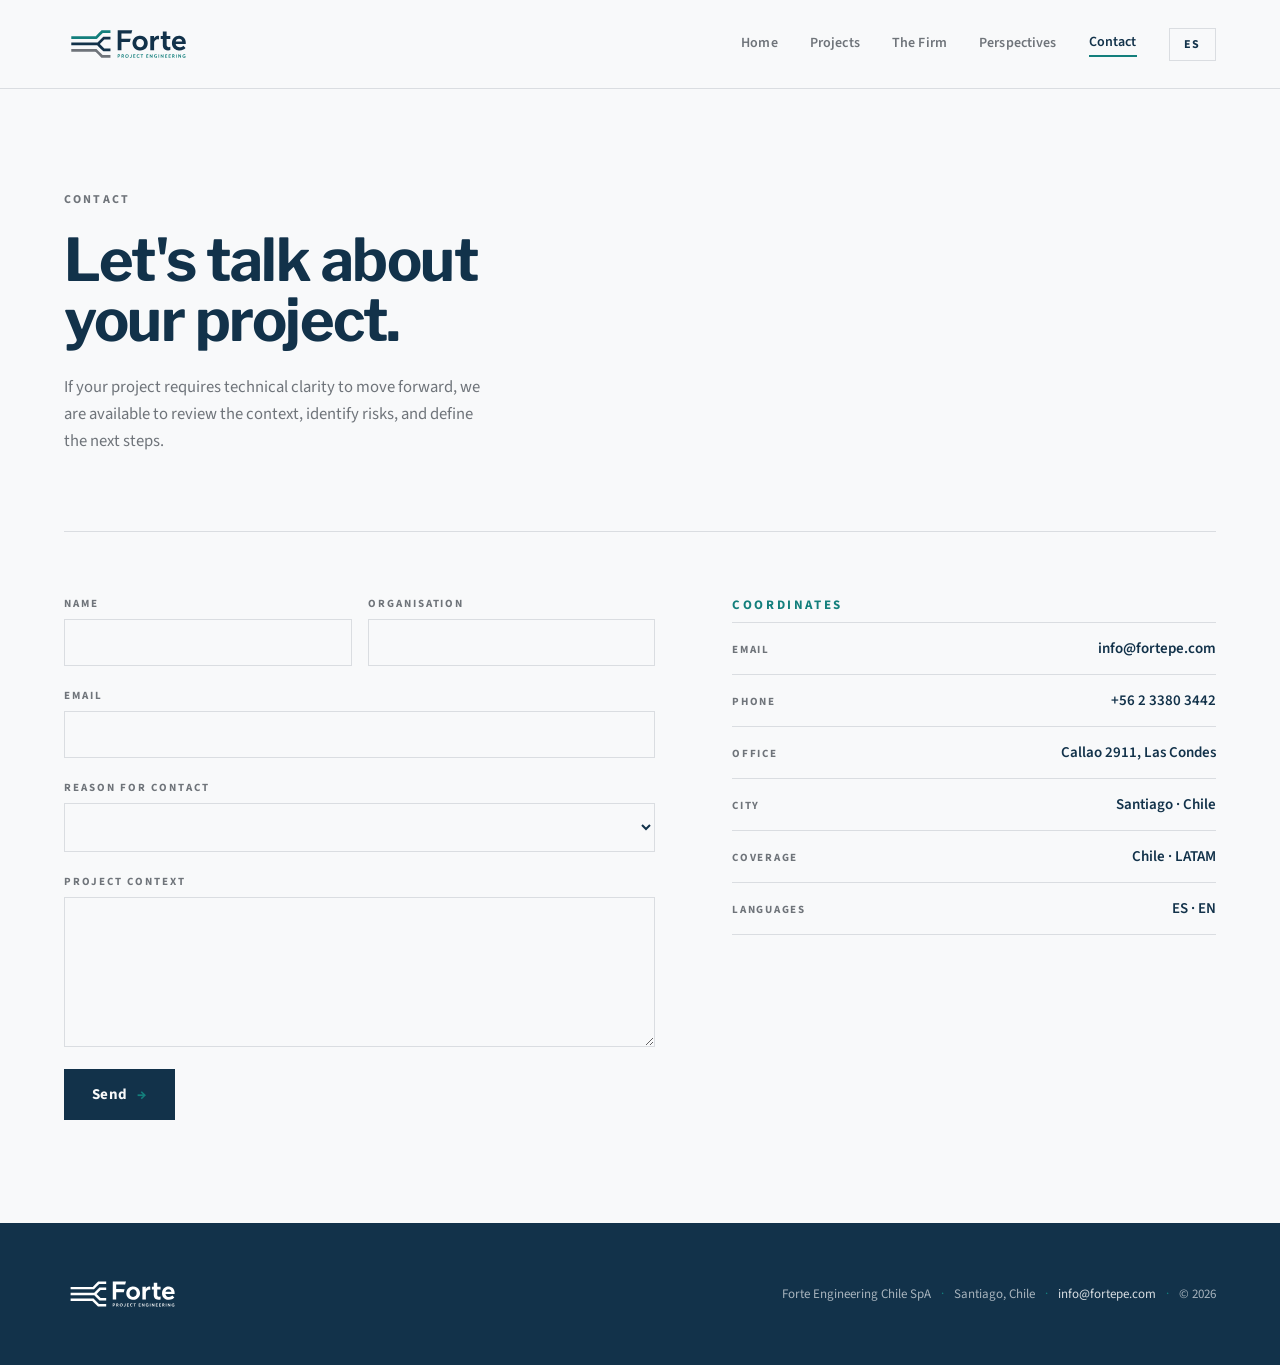
==== commit 47b000d3: "Add files via upload" ====
--- a/contact.html
+++ b/contact.html
@@ -98,6 +98,10 @@
             <a href="mailto:info@fortepe.com" style="font-size: 15px; font-weight: 600; color: #12324A; text-align: right;" class="hv-teal">info@fortepe.com</a>
           </div>
           <div style="display: flex; justify-content: space-between; align-items: baseline; gap: 12px; padding: 15px 0; border-top: 1px solid #DADDE1;">
+            <span style="font-size: 11px; font-weight: 700; letter-spacing: 0.16em; text-transform: uppercase; color: #6F747A; flex-shrink: 0;"><span class="es">Teléfono</span><span class="en">Phone</span></span>
+            <a href="tel:+56233803442" style="font-size: 15px; font-weight: 600; color: #12324A; text-align: right;" class="hv-teal">+56 2 3380 3442</a>
+          </div>
+          <div style="display: flex; justify-content: space-between; align-items: baseline; gap: 12px; padding: 15px 0; border-top: 1px solid #DADDE1;">
             <span style="font-size: 11px; font-weight: 700; letter-spacing: 0.16em; text-transform: uppercase; color: #6F747A; flex-shrink: 0;"><span class="es">Oficina</span><span class="en">Office</span></span>
             <span style="font-size: 15px; font-weight: 600; color: #12324A; text-align: right;">Callao 2911, Las Condes</span>
           </div>
